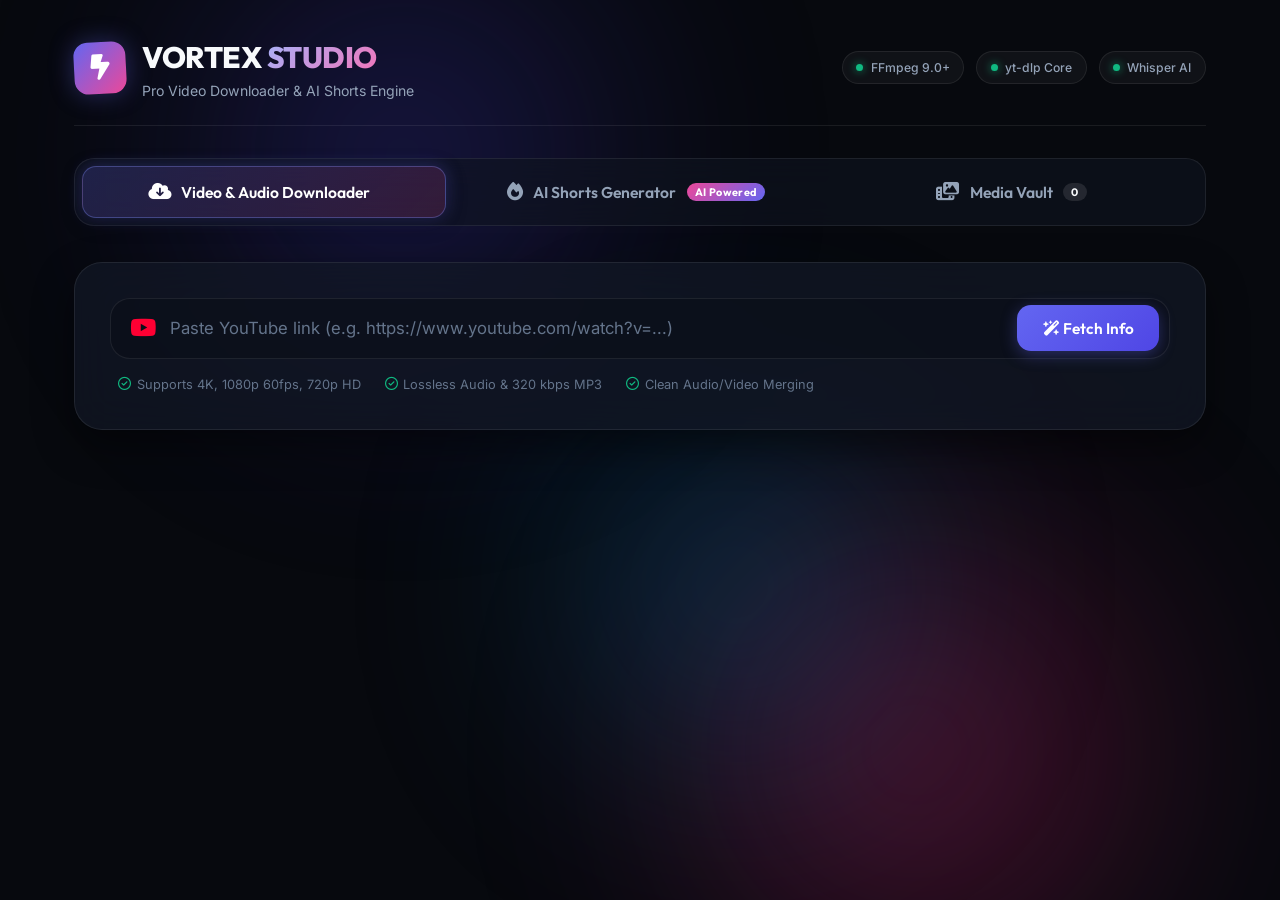
==== static/index.html @ 273dcb9c "feat: complete video & audio downloader with quality features and AI shorts generator" ====
<!DOCTYPE html>
<html lang="en">
<head>
  <meta charset="UTF-8">
  <meta name="viewport" content="width=device-width, initial-scale=1.0">
  <title>Vortex Studio | Ultimate Video, Audio & AI Shorts Downloader</title>
  <meta name="description" content="High-speed YouTube video downloader with custom quality resolutions, audio extraction, and AI-powered viral Shorts generator with animated subtitles.">
  <link rel="preconnect" href="https://fonts.googleapis.com">
  <link rel="preconnect" href="https://fonts.gstatic.com" crossorigin>
  <link href="https://fonts.googleapis.com/css2?family=Inter:wght@300;400;500;600;700&family=Outfit:wght@400;500;600;700;800;900&family=JetBrains+Mono:wght@400;500;600&display=swap" rel="stylesheet">
  <link rel="stylesheet" href="https://cdnjs.cloudflare.com/ajax/libs/font-awesome/6.5.1/css/all.min.css">
  <link rel="stylesheet" href="style.css">
</head>
<body>
  <!-- Ambient Glow Backgrounds -->
  <div class="ambient-glow glow-1"></div>
  <div class="ambient-glow glow-2"></div>
  <div class="ambient-glow glow-3"></div>

  <div class="app-container">
    <!-- Header -->
    <header class="app-header">
      <div class="brand-section">
        <div class="brand-logo">
          <i class="fa-solid fa-bolt-lightning"></i>
        </div>
        <div class="brand-text">
          <h1>VORTEX <span>STUDIO</span></h1>
          <p>Pro Video Downloader & AI Shorts Engine</p>
        </div>
      </div>

      <!-- System Status Pills -->
      <div class="system-status">
        <div class="status-pill"><span class="dot active"></span> FFmpeg 9.0+</div>
        <div class="status-pill"><span class="dot active"></span> yt-dlp Core</div>
        <div class="status-pill"><span class="dot active"></span> Whisper AI</div>
      </div>
    </header>

    <!-- Navigation Tabs -->
    <nav class="tabs-nav" role="tablist">
      <button class="tab-btn active" id="tab-btn-downloader" data-tab="tab-downloader">
        <i class="fa-solid fa-cloud-arrow-down"></i>
        <span>Video & Audio Downloader</span>
        <div class="active-indicator"></div>
      </button>
      <button class="tab-btn" id="tab-btn-shorts" data-tab="tab-shorts">
        <i class="fa-solid fa-fire"></i>
        <span>AI Shorts Generator</span>
        <span class="badge-pill">AI Powered</span>
        <div class="active-indicator"></div>
      </button>
      <button class="tab-btn" id="tab-btn-library" data-tab="tab-library">
        <i class="fa-solid fa-photo-film"></i>
        <span>Media Vault</span>
        <span class="badge-pill count-badge" id="vault-count">0</span>
        <div class="active-indicator"></div>
      </button>
    </nav>

    <!-- TAB 1: VIDEO & AUDIO DOWNLOADER -->
    <main class="tab-content active" id="tab-downloader">
      <!-- Search & Input Card -->
      <section class="glass-card search-card">
        <div class="input-group">
          <span class="input-icon"><i class="fa-brands fa-youtube"></i></span>
          <input type="text" id="video-url-input" placeholder="Paste YouTube link (e.g. https://www.youtube.com/watch?v=...)" autocomplete="off">
          <button class="btn-clear" id="btn-clear-url" title="Clear input"><i class="fa-solid fa-xmark"></i></button>
          <button class="btn-primary" id="btn-inspect-url">
            <span class="btn-text"><i class="fa-solid fa-wand-magic-sparkles"></i> Fetch Info</span>
            <div class="btn-spinner" id="inspect-spinner"></div>
          </button>
        </div>
        <div class="input-hints">
          <span><i class="fa-regular fa-circle-check"></i> Supports 4K, 1080p 60fps, 720p HD</span>
          <span><i class="fa-regular fa-circle-check"></i> Lossless Audio & 320 kbps MP3</span>
          <span><i class="fa-regular fa-circle-check"></i> Clean Audio/Video Merging</span>
        </div>
      </section>

      <!-- Video Details & Quality Selection Card -->
      <section class="glass-card details-card hidden" id="video-details-card">
        <div class="video-preview-header">
          <div class="thumbnail-wrapper">
            <img id="meta-thumb" src="" alt="Thumbnail">
            <span class="duration-badge" id="meta-duration">00:00</span>
          </div>
          <div class="meta-content">
            <h2 id="meta-title">Video Title</h2>
            <div class="meta-tags">
              <span class="meta-pill"><i class="fa-solid fa-user-circle"></i> <span id="meta-uploader">Channel</span></span>
              <span class="meta-pill"><i class="fa-solid fa-eye"></i> <span id="meta-views">0 views</span></span>
            </div>
            <p id="meta-desc" class="meta-description">Description text...</p>
          </div>
        </div>

        <!-- Mode Toggle Switcher -->
        <div class="mode-switcher-container">
          <div class="mode-toggle">
            <button class="mode-btn active" id="mode-video-btn" data-mode="video">
              <i class="fa-solid fa-video"></i> Video Download (With Quality Options)
            </button>
            <button class="mode-btn" id="mode-audio-btn" data-mode="audio">
              <i class="fa-solid fa-music"></i> Audio Only (Lossless / MP3)
            </button>
          </div>
        </div>

        <!-- VIDEO OPTIONS SECTION -->
        <div class="options-panel" id="video-options-panel">
          <div class="panel-section-title">
            <i class="fa-solid fa-sliders"></i> Select Video Quality & Format
          </div>
          <div class="resolutions-grid" id="resolutions-container">
            <!-- Dynamic resolution chips loaded here -->
          </div>

          <div class="format-select-row">
            <label class="control-label"><i class="fa-solid fa-file-video"></i> Container Format:</label>
            <div class="chip-group" id="video-formats">
              <button class="chip active" data-val="mp4">MP4 (Recommended)</button>
              <button class="chip" data-val="mkv">MKV (High Compatibility)</button>
              <button class="chip" data-val="webm">WebM</button>
            </div>
          </div>
        </div>

        <!-- AUDIO OPTIONS SECTION -->
        <div class="options-panel hidden" id="audio-options-panel">
          <div class="panel-section-title">
            <i class="fa-solid fa-headphones-simple"></i> Select Audio Format & Bitrate
          </div>
          <div class="audio-formats-grid">
            <div class="format-select-row">
              <label class="control-label"><i class="fa-solid fa-compact-disc"></i> Audio Format:</label>
              <div class="chip-group" id="audio-formats">
                <button class="chip active" data-val="mp3">MP3</button>
                <button class="chip" data-val="m4a">M4A (Apple AAC)</button>
                <button class="chip" data-val="wav">WAV (Studio Master)</button>
                <button class="chip" data-val="flac">FLAC (Audiophile Lossless)</button>
                <button class="chip" data-val="opus">OPUS (Modern Efficient)</button>
              </div>
            </div>

            <div class="format-select-row" id="audio-bitrate-row">
              <label class="control-label"><i class="fa-solid fa-wave-square"></i> Audio Quality / Bitrate:</label>
              <div class="chip-group" id="audio-bitrates">
                <button class="chip active" data-val="320k">320 kbps (High Quality)</button>
                <button class="chip" data-val="256k">256 kbps (Premium)</button>
                <button class="chip" data-val="192k">192 kbps (Standard)</button>
                <button class="chip" data-val="128k">128 kbps (Lightweight)</button>
              </div>
            </div>
          </div>
        </div>

        <!-- Action Button -->
        <div class="action-footer">
          <button class="btn-download-action" id="btn-start-download">
            <i class="fa-solid fa-cloud-arrow-down"></i>
            <span id="btn-download-label">Download 1080p Video</span>
          </button>
        </div>

        <!-- Download Progress Container -->
        <div class="progress-container hidden" id="download-progress-container">
          <div class="progress-header">
            <div class="progress-status-badge" id="dl-status-badge">
              <span class="pulse-ring"></span>
              <span id="dl-status-text">Downloading...</span>
            </div>
            <div class="progress-metrics">
              <span id="dl-speed">- MB/s</span>
              <span class="sep">•</span>
              <span id="dl-eta">ETA: -</span>
              <span class="sep">•</span>
              <span id="dl-size">0 / 0 MB</span>
            </div>
          </div>
          <div class="progress-track">
            <div class="progress-fill" id="dl-progress-bar" style="width: 0%;">
              <div class="progress-shimmer"></div>
            </div>
          </div>
        </div>

        <!-- Completion & Playback Box -->
        <div class="completion-card hidden" id="download-complete-card">
          <div class="completion-banner">
            <i class="fa-solid fa-circle-check"></i>
            <div>
              <h3>Download Ready!</h3>
              <p id="dl-result-title">Title</p>
            </div>
          </div>
          <div class="player-wrapper" id="dl-player-container">
            <!-- Dynamic video/audio player inserted here -->
          </div>
          <div class="completion-actions">
            <a href="#" class="btn-primary" id="btn-save-file" download>
              <i class="fa-solid fa-download"></i> Save File To Disk
            </a>
            <button class="btn-secondary" id="btn-download-another">
              <i class="fa-solid fa-arrow-rotate-left"></i> Download Another
            </button>
          </div>
        </div>
      </section>
    </main>

    <!-- TAB 2: AI SHORTS GENERATOR -->
    <main class="tab-content" id="tab-shorts">
      <section class="glass-card shorts-config-card">
        <div class="section-badge"><i class="fa-solid fa-wand-magic-sparkles"></i> AI Viral Shorts Creator</div>
        <h2>Turn Long YouTube Videos into <span>Viral 9:16 Shorts</span></h2>
        <p class="subtitle">Whisper transcript extraction + AI viral hook detection + vertical video cropping + animated subtitles + hashtags generation.</p>

        <div class="shorts-input-form">
          <div class="input-group">
            <span class="input-icon"><i class="fa-brands fa-youtube"></i></span>
            <input type="text" id="shorts-url-input" placeholder="Paste YouTube Video URL (e.g. podcast, lecture, documentary, commentary)">
          </div>

          <div class="shorts-params-grid">
            <div class="param-box">
              <label><i class="fa-solid fa-layer-group"></i> Number of Viral Clips:</label>
              <div class="chip-group" id="shorts-num-clips">
                <button class="chip" data-val="1">1 Short</button>
                <button class="chip" data-val="2">2 Shorts</button>
                <button class="chip active" data-val="3">3 Shorts</button>
                <button class="chip" data-val="5">5 Shorts</button>
              </div>
            </div>

            <div class="param-box">
              <label><i class="fa-solid fa-closed-captioning"></i> Caption Style:</label>
              <div class="chip-group" id="shorts-caption-style">
                <button class="chip active" data-val="neon_yellow">
                  <span class="color-dot yellow"></span> Neon Yellow
                </button>
                <button class="chip" data-val="cyber_cyan">
                  <span class="color-dot cyan"></span> Cyber Cyan
                </button>
                <button class="chip" data-val="classic_white">
                  <span class="color-dot white"></span> Crisp White
                </button>
              </div>
            </div>
          </div>

          <div class="action-footer">
            <button class="btn-primary btn-large" id="btn-generate-shorts">
              <i class="fa-solid fa-fire"></i>
              <span>Generate AI Shorts Pack</span>
            </button>
          </div>
        </div>

        <!-- Step-by-Step AI Pipeline Tracker -->
        <div class="pipeline-tracker-card hidden" id="shorts-pipeline-card">
          <div class="pipeline-header">
            <h3><i class="fa-solid fa-microchip"></i> AI Processing Engine</h3>
            <span class="pipeline-pct" id="shorts-percent-text">0%</span>
          </div>

          <div class="pipeline-steps">
            <div class="step-item" id="step-1">
              <div class="step-icon"><i class="fa-solid fa-download"></i></div>
              <div class="step-info">
                <h4>1. Ingestion</h4>
                <p>Download video source</p>
              </div>
              <div class="step-indicator"></div>
            </div>
            <div class="step-item" id="step-2">
              <div class="step-icon"><i class="fa-solid fa-microphone-lines"></i></div>
              <div class="step-info">
                <h4>2. Speech AI</h4>
                <p>Whisper transcription</p>
              </div>
              <div class="step-indicator"></div>
            </div>
            <div class="step-item" id="step-3">
              <div class="step-icon"><i class="fa-solid fa-brain"></i></div>
              <div class="step-info">
                <h4>3. Viral Analysis</h4>
                <p>Hook & moment scoring</p>
              </div>
              <div class="step-indicator"></div>
            </div>
            <div class="step-item" id="step-4">
              <div class="step-icon"><i class="fa-solid fa-crop-simple"></i></div>
              <div class="step-info">
                <h4>4. Video Studio</h4>
                <p>9:16 vertical + captions</p>
              </div>
              <div class="step-indicator"></div>
            </div>
            <div class="step-item" id="step-5">
              <div class="step-icon"><i class="fa-solid fa-tags"></i></div>
              <div class="step-info">
                <h4>5. SEO & Copy</h4>
                <p>Viral titles & hashtags</p>
              </div>
              <div class="step-indicator"></div>
            </div>
            <div class="step-item" id="step-6">
              <div class="step-icon"><i class="fa-solid fa-file-zipper"></i></div>
              <div class="step-info">
                <h4>6. Package</h4>
                <p>ZIP export & packaging</p>
              </div>
              <div class="step-indicator"></div>
            </div>
          </div>

          <div class="pipeline-current-status">
            <span class="spinner-ring"></span>
            <span id="shorts-current-msg">Initializing pipeline...</span>
          </div>
        </div>

        <!-- Generated Shorts Showcase -->
        <div class="shorts-showcase hidden" id="shorts-showcase-card">
          <div class="showcase-header">
            <div>
              <span class="badge-success"><i class="fa-solid fa-check-circle"></i> Complete</span>
              <h2 id="showcase-title">Viral Title</h2>
            </div>
            <a href="#" class="btn-primary" id="btn-download-zip" download>
              <i class="fa-solid fa-file-zipper"></i> Download All (.ZIP)
            </a>
          </div>

          <div class="hashtags-box">
            <span class="tag-label"><i class="fa-solid fa-hashtag"></i> Generated Hashtags:</span>
            <span class="hashtags-text" id="showcase-hashtags">#shorts #viral</span>
            <button class="btn-copy" id="btn-copy-hashtags" title="Copy hashtags">
              <i class="fa-regular fa-copy"></i> Copy
            </button>
          </div>

          <div class="shorts-grid" id="shorts-clips-grid">
            <!-- Dynamic vertical short video cards -->
          </div>
        </div>
      </section>
    </main>

    <!-- TAB 3: MEDIA VAULT & LIBRARY -->
    <main class="tab-content" id="tab-library">
      <section class="glass-card library-card">
        <div class="library-header">
          <div>
            <h2><i class="fa-solid fa-box-archive"></i> Media Vault</h2>
            <p class="subtitle">Access all your downloaded full videos, audio tracks, and AI Shorts packages.</p>
          </div>
          <button class="btn-secondary" id="btn-refresh-vault">
            <i class="fa-solid fa-arrows-rotate"></i> Refresh
          </button>
        </div>

        <div class="vault-sections">
          <div class="vault-block">
            <h3><i class="fa-solid fa-video"></i> Downloaded Media Files</h3>
            <div class="files-list" id="vault-downloads-list">
              <div class="empty-state">No downloads yet. Download some videos or audio to see them here!</div>
            </div>
          </div>

          <div class="vault-block">
            <h3><i class="fa-solid fa-fire"></i> Generated AI Shorts Collections</h3>
            <div class="shorts-packs-list" id="vault-shorts-list">
              <div class="empty-state">No shorts generated yet. Head over to the AI Shorts Generator tab!</div>
            </div>
          </div>
        </div>
      </section>
    </main>
  </div>

  <!-- Notification Toast -->
  <div class="toast hidden" id="app-toast">
    <i class="toast-icon fa-solid fa-info-circle"></i>
    <span class="toast-message" id="toast-text">Notification</span>
  </div>

  <script src="app.js"></script>
</body>
</html>
---- static/style.css ----
/* ==========================================================================
   VORTEX STUDIO - DESIGN SYSTEM & LUXURY AESTHETICS
   ========================================================================== */

:root {
  --bg-main: #07090e;
  --bg-card: rgba(18, 24, 38, 0.72);
  --bg-card-hover: rgba(26, 34, 54, 0.82);
  --bg-glass-input: rgba(12, 16, 26, 0.65);
  --border-glass: rgba(255, 255, 255, 0.08);
  --border-glass-bright: rgba(255, 255, 255, 0.18);
  
  --primary: #6366f1;
  --primary-light: #818cf8;
  --primary-glow: rgba(99, 102, 241, 0.35);
  
  --accent-cyan: #06b6d4;
  --accent-cyan-glow: rgba(6, 182, 212, 0.35);
  
  --accent-pink: #ec4899;
  --accent-pink-glow: rgba(236, 72, 153, 0.35);
  
  --accent-emerald: #10b981;
  --accent-amber: #f59e0b;
  
  --text-main: #f8fafc;
  --text-muted: #94a3b8;
  --text-dim: #64748b;
  
  --radius-sm: 8px;
  --radius-md: 14px;
  --radius-lg: 20px;
  --radius-xl: 28px;
  
  --transition-fast: 0.18s ease;
  --transition-normal: 0.3s cubic-bezier(0.16, 1, 0.3, 1);
}

* {
  box-sizing: border-box;
  margin: 0;
  padding: 0;
}

body {
  font-family: 'Inter', sans-serif;
  background-color: var(--bg-main);
  color: var(--text-main);
  min-height: 100vh;
  overflow-x: hidden;
  position: relative;
  line-height: 1.5;
}

/* -----------------------------------------
   Ambient Background Glows
   ----------------------------------------- */
.ambient-glow {
  position: fixed;
  border-radius: 50%;
  filter: blur(120px);
  pointer-events: none;
  z-index: 0;
  opacity: 0.45;
  animation: floatAmbient 18s ease-in-out infinite alternate;
}

.glow-1 {
  width: 550px;
  height: 550px;
  background: radial-gradient(circle, #4338ca 0%, transparent 70%);
  top: -120px;
  left: 10%;
}

.glow-2 {
  width: 600px;
  height: 600px;
  background: radial-gradient(circle, #db2777 0%, transparent 70%);
  bottom: -150px;
  right: 5%;
  animation-delay: -7s;
}

.glow-3 {
  width: 450px;
  height: 450px;
  background: radial-gradient(circle, #0284c7 0%, transparent 70%);
  top: 40%;
  right: 25%;
  animation-delay: -12s;
}

@keyframes floatAmbient {
  0% { transform: translate(0, 0) scale(1); }
  50% { transform: translate(40px, 30px) scale(1.08); }
  100% { transform: translate(-30px, 50px) scale(0.95); }
}

/* -----------------------------------------
   Container & Layout
   ----------------------------------------- */
.app-container {
  position: relative;
  z-index: 1;
  max-width: 1180px;
  margin: 0 auto;
  padding: 2.2rem 1.5rem 4rem;
}

/* -----------------------------------------
   Header & System Status
   ----------------------------------------- */
.app-header {
  display: flex;
  justify-content: space-between;
  align-items: center;
  margin-bottom: 2rem;
  padding-bottom: 1.5rem;
  border-bottom: 1px solid var(--border-glass);
}

.brand-section {
  display: flex;
  align-items: center;
  gap: 1rem;
}

.brand-logo {
  width: 52px;
  height: 52px;
  background: linear-gradient(135deg, var(--primary), var(--accent-pink));
  border-radius: var(--radius-md);
  display: flex;
  align-items: center;
  justify-content: center;
  font-size: 1.6rem;
  color: #fff;
  box-shadow: 0 0 24px var(--primary-glow);
  transform: rotate(-3deg);
  transition: transform var(--transition-normal);
}

.brand-logo:hover {
  transform: rotate(0deg) scale(1.05);
}

.brand-text h1 {
  font-family: 'Outfit', sans-serif;
  font-size: 1.85rem;
  font-weight: 800;
  letter-spacing: -0.5px;
  display: flex;
  align-items: center;
  gap: 0.35rem;
}

.brand-text h1 span {
  background: linear-gradient(135deg, #a5b4fc, #f472b6);
  -webkit-background-clip: text;
  -webkit-text-fill-color: transparent;
}

.brand-text p {
  font-size: 0.88rem;
  color: var(--text-muted);
}

.system-status {
  display: flex;
  gap: 0.75rem;
}

.status-pill {
  display: inline-flex;
  align-items: center;
  gap: 0.45rem;
  padding: 0.4rem 0.85rem;
  border-radius: 999px;
  background: rgba(255, 255, 255, 0.04);
  border: 1px solid var(--border-glass);
  font-size: 0.76rem;
  font-weight: 500;
  color: var(--text-muted);
}

.dot {
  width: 7px;
  height: 7px;
  border-radius: 50%;
  background-color: var(--text-dim);
}

.dot.active {
  background-color: var(--accent-emerald);
  box-shadow: 0 0 8px rgba(16, 185, 129, 0.8);
}

/* -----------------------------------------
   Tab Navigation
   ----------------------------------------- */
.tabs-nav {
  display: flex;
  gap: 0.85rem;
  margin-bottom: 2.2rem;
  background: rgba(15, 20, 32, 0.6);
  backdrop-filter: blur(16px);
  padding: 0.45rem;
  border-radius: var(--radius-lg);
  border: 1px solid var(--border-glass);
}

.tab-btn {
  flex: 1;
  display: flex;
  align-items: center;
  justify-content: center;
  gap: 0.65rem;
  padding: 0.95rem 1.4rem;
  background: transparent;
  border: none;
  border-radius: var(--radius-md);
  color: var(--text-muted);
  font-family: 'Outfit', sans-serif;
  font-size: 0.98rem;
  font-weight: 600;
  cursor: pointer;
  position: relative;
  transition: all var(--transition-normal);
}

.tab-btn:hover {
  color: var(--text-main);
  background: rgba(255, 255, 255, 0.04);
}

.tab-btn.active {
  color: #fff;
  background: linear-gradient(135deg, rgba(99, 102, 241, 0.22), rgba(236, 72, 153, 0.16));
  border: 1px solid rgba(129, 140, 248, 0.35);
  box-shadow: 0 4px 20px rgba(0, 0, 0, 0.35), 0 0 16px var(--primary-glow);
}

.tab-btn i {
  font-size: 1.15rem;
}

.badge-pill {
  font-size: 0.68rem;
  padding: 0.15rem 0.5rem;
  border-radius: 999px;
  background: linear-gradient(135deg, var(--accent-pink), var(--primary));
  color: #fff;
  font-weight: 700;
  letter-spacing: 0.4px;
}

.count-badge {
  background: rgba(255, 255, 255, 0.1);
  color: var(--text-main);
}

/* -----------------------------------------
   Tab Content Containers
   ----------------------------------------- */
.tab-content {
  display: none;
  animation: fadeIn 0.35s cubic-bezier(0.16, 1, 0.3, 1);
}

.tab-content.active {
  display: block;
}

@keyframes fadeIn {
  from { opacity: 0; transform: translateY(8px); }
  to { opacity: 1; transform: translateY(0); }
}

/* -----------------------------------------
   Glass Cards & Form Elements
   ----------------------------------------- */
.glass-card {
  background: var(--bg-card);
  backdrop-filter: blur(20px);
  -webkit-backdrop-filter: blur(20px);
  border: 1px solid var(--border-glass);
  border-radius: var(--radius-xl);
  padding: 2.2rem;
  box-shadow: 0 16px 40px rgba(0, 0, 0, 0.45);
  margin-bottom: 2rem;
  transition: border-color var(--transition-normal);
}

.glass-card:hover {
  border-color: var(--border-glass-bright);
}

.input-group {
  display: flex;
  align-items: center;
  background: var(--bg-glass-input);
  border: 1.5px solid var(--border-glass);
  border-radius: var(--radius-lg);
  padding: 0.4rem 0.6rem 0.4rem 1.2rem;
  transition: all var(--transition-normal);
}

.input-group:focus-within {
  border-color: var(--primary-light);
  box-shadow: 0 0 24px var(--primary-glow);
}

.input-icon {
  font-size: 1.45rem;
  color: #ff0033;
  margin-right: 0.85rem;
}

.input-group input {
  flex: 1;
  background: transparent;
  border: none;
  outline: none;
  font-size: 1.05rem;
  color: #fff;
  font-family: 'Inter', sans-serif;
}

.input-group input::placeholder {
  color: var(--text-dim);
}

.btn-clear {
  background: transparent;
  border: none;
  color: var(--text-dim);
  font-size: 1rem;
  padding: 0.5rem;
  cursor: pointer;
  border-radius: 50%;
  display: none;
}

.btn-clear.show {
  display: block;
}

.btn-clear:hover {
  color: var(--text-main);
}

.btn-primary {
  display: inline-flex;
  align-items: center;
  justify-content: center;
  gap: 0.6rem;
  background: linear-gradient(135deg, var(--primary), #4f46e5);
  color: #fff;
  border: none;
  border-radius: var(--radius-md);
  padding: 0.85rem 1.6rem;
  font-family: 'Outfit', sans-serif;
  font-size: 0.96rem;
  font-weight: 600;
  cursor: pointer;
  box-shadow: 0 4px 16px var(--primary-glow);
  transition: all var(--transition-normal);
  text-decoration: none;
}

.btn-primary:hover {
  transform: translateY(-2px);
  box-shadow: 0 8px 24px var(--primary-glow);
  background: linear-gradient(135deg, #7073f4, #4338ca);
}

.btn-primary:active {
  transform: translateY(0);
}

.btn-secondary {
  display: inline-flex;
  align-items: center;
  gap: 0.5rem;
  background: rgba(255, 255, 255, 0.06);
  border: 1px solid var(--border-glass);
  color: var(--text-main);
  border-radius: var(--radius-md);
  padding: 0.75rem 1.3rem;
  font-family: 'Outfit', sans-serif;
  font-size: 0.92rem;
  font-weight: 600;
  cursor: pointer;
  transition: all var(--transition-fast);
}

.btn-secondary:hover {
  background: rgba(255, 255, 255, 0.12);
  border-color: var(--border-glass-bright);
}

.btn-spinner {
  display: none;
  width: 18px;
  height: 18px;
  border: 2px solid rgba(255, 255, 255, 0.3);
  border-top-color: #fff;
  border-radius: 50%;
  animation: spin 0.7s linear infinite;
}

.btn-primary.loading .btn-text {
  display: none;
}

.btn-primary.loading .btn-spinner {
  display: block;
}

@keyframes spin {
  to { transform: rotate(360deg); }
}

.input-hints {
  display: flex;
  flex-wrap: wrap;
  gap: 1.5rem;
  margin-top: 1rem;
  padding-left: 0.5rem;
  font-size: 0.8rem;
  color: var(--text-dim);
}

.input-hints span {
  display: flex;
  align-items: center;
  gap: 0.35rem;
}

.input-hints i {
  color: var(--accent-emerald);
}

/* -----------------------------------------
   Video Details & Inspection Card
   ----------------------------------------- */
.video-preview-header {
  display: flex;
  gap: 1.8rem;
  margin-bottom: 2rem;
}

.thumbnail-wrapper {
  position: relative;
  width: 320px;
  min-width: 320px;
  height: 180px;
  border-radius: var(--radius-md);
  overflow: hidden;
  box-shadow: 0 10px 25px rgba(0, 0, 0, 0.5);
  background: #000;
}

.thumbnail-wrapper img {
  width: 100%;
  height: 100%;
  object-fit: cover;
  transition: transform 0.5s ease;
}

.thumbnail-wrapper:hover img {
  transform: scale(1.04);
}

.duration-badge {
  position: absolute;
  bottom: 10px;
  right: 10px;
  background: rgba(0, 0, 0, 0.85);
  backdrop-filter: blur(6px);
  color: #fff;
  font-family: 'JetBrains Mono', monospace;
  font-size: 0.78rem;
  font-weight: 600;
  padding: 0.2rem 0.55rem;
  border-radius: 6px;
  border: 1px solid rgba(255, 255, 255, 0.15);
}

.meta-content {
  flex: 1;
}

.meta-content h2 {
  font-family: 'Outfit', sans-serif;
  font-size: 1.45rem;
  font-weight: 700;
  margin-bottom: 0.75rem;
  line-height: 1.35;
}

.meta-tags {
  display: flex;
  gap: 0.75rem;
  margin-bottom: 0.85rem;
}

.meta-pill {
  display: inline-flex;
  align-items: center;
  gap: 0.4rem;
  padding: 0.25rem 0.7rem;
  border-radius: 8px;
  background: rgba(255, 255, 255, 0.05);
  font-size: 0.8rem;
  color: var(--text-muted);
}

.meta-description {
  font-size: 0.88rem;
  color: var(--text-dim);
  line-height: 1.5;
}

/* -----------------------------------------
   Mode Toggle Switcher (Video vs Audio)
   ----------------------------------------- */
.mode-switcher-container {
  margin-bottom: 2rem;
  padding-bottom: 1.5rem;
  border-bottom: 1px solid var(--border-glass);
}

.mode-toggle {
  display: flex;
  background: rgba(12, 16, 26, 0.8);
  padding: 0.4rem;
  border-radius: var(--radius-lg);
  border: 1px solid var(--border-glass);
}

.mode-btn {
  flex: 1;
  display: flex;
  align-items: center;
  justify-content: center;
  gap: 0.65rem;
  padding: 0.95rem;
  background: transparent;
  border: none;
  border-radius: var(--radius-md);
  color: var(--text-muted);
  font-family: 'Outfit', sans-serif;
  font-size: 1.02rem;
  font-weight: 600;
  cursor: pointer;
  transition: all var(--transition-normal);
}

.mode-btn:hover {
  color: #fff;
}

.mode-btn.active {
  background: linear-gradient(135deg, var(--primary), #4338ca);
  color: #fff;
  box-shadow: 0 4px 18px var(--primary-glow);
}

/* -----------------------------------------
   Options Panels & Quality Chips
   ----------------------------------------- */
.panel-section-title {
  font-family: 'Outfit', sans-serif;
  font-size: 1.1rem;
  font-weight: 700;
  margin-bottom: 1.2rem;
  display: flex;
  align-items: center;
  gap: 0.55rem;
  color: var(--text-main);
}

.resolutions-grid {
  display: grid;
  grid-template-columns: repeat(auto-fill, minmax(210px, 1fr));
  gap: 1rem;
  margin-bottom: 1.8rem;
}

.res-card {
  background: rgba(255, 255, 255, 0.03);
  border: 1.5px solid var(--border-glass);
  border-radius: var(--radius-md);
  padding: 1.1rem;
  cursor: pointer;
  transition: all var(--transition-normal);
  position: relative;
  overflow: hidden;
}

.res-card:hover {
  border-color: rgba(255, 255, 255, 0.25);
  background: rgba(255, 255, 255, 0.06);
  transform: translateY(-2px);
}

.res-card.active {
  border-color: var(--primary);
  background: linear-gradient(135deg, rgba(99, 102, 241, 0.2), rgba(129, 140, 248, 0.08));
  box-shadow: 0 0 20px var(--primary-glow);
}

.res-badge {
  font-family: 'JetBrains Mono', monospace;
  font-size: 0.7rem;
  font-weight: 700;
  padding: 0.2rem 0.5rem;
  border-radius: 6px;
  background: rgba(255, 255, 255, 0.08);
  color: var(--text-muted);
  display: inline-block;
  margin-bottom: 0.5rem;
}

.res-card.active .res-badge {
  background: var(--primary);
  color: #fff;
}

.res-label {
  font-family: 'Outfit', sans-serif;
  font-size: 1.4rem;
  font-weight: 800;
  margin-bottom: 0.25rem;
}

.res-specs {
  display: flex;
  justify-content: space-between;
  font-size: 0.8rem;
  color: var(--text-dim);
}

.format-select-row {
  margin-bottom: 1.5rem;
}

.control-label {
  display: block;
  font-size: 0.88rem;
  font-weight: 600;
  color: var(--text-muted);
  margin-bottom: 0.75rem;
}

.chip-group {
  display: flex;
  flex-wrap: wrap;
  gap: 0.65rem;
}

.chip {
  padding: 0.6rem 1.15rem;
  border-radius: var(--radius-sm);
  background: rgba(255, 255, 255, 0.04);
  border: 1px solid var(--border-glass);
  color: var(--text-muted);
  font-family: 'Inter', sans-serif;
  font-size: 0.88rem;
  font-weight: 500;
  cursor: pointer;
  display: inline-flex;
  align-items: center;
  gap: 0.45rem;
  transition: all var(--transition-fast);
}

.chip:hover {
  border-color: var(--border-glass-bright);
  color: var(--text-main);
}

.chip.active {
  background: linear-gradient(135deg, var(--accent-cyan), #0284c7);
  color: #fff;
  border-color: var(--accent-cyan);
  box-shadow: 0 0 14px var(--accent-cyan-glow);
  font-weight: 600;
}

.color-dot {
  width: 9px;
  height: 9px;
  border-radius: 50%;
}

.color-dot.yellow { background-color: #ffd700; box-shadow: 0 0 6px #ffd700; }
.color-dot.cyan { background-color: #00f2ff; box-shadow: 0 0 6px #00f2ff; }
.color-dot.white { background-color: #ffffff; box-shadow: 0 0 6px #ffffff; }

/* -----------------------------------------
   Action Button & Download Bar
   ----------------------------------------- */
.action-footer {
  margin-top: 2rem;
  display: flex;
  justify-content: flex-end;
}

.btn-download-action {
  width: 100%;
  display: flex;
  align-items: center;
  justify-content: center;
  gap: 0.75rem;
  background: linear-gradient(135deg, var(--primary), var(--accent-pink));
  color: #fff;
  border: none;
  border-radius: var(--radius-md);
  padding: 1.15rem;
  font-family: 'Outfit', sans-serif;
  font-size: 1.15rem;
  font-weight: 700;
  cursor: pointer;
  box-shadow: 0 8px 30px var(--primary-glow);
  transition: all var(--transition-normal);
}

.btn-download-action:hover {
  transform: translateY(-2px);
  box-shadow: 0 12px 36px rgba(236, 72, 153, 0.45);
}

.btn-large {
  font-size: 1.1rem;
  padding: 1rem 2.2rem;
}

/* -----------------------------------------
   Live Progress Bar
   ----------------------------------------- */
.progress-container {
  margin-top: 2rem;
  background: rgba(12, 16, 26, 0.9);
  border: 1px solid var(--border-glass-bright);
  border-radius: var(--radius-lg);
  padding: 1.4rem;
  box-shadow: 0 10px 30px rgba(0, 0, 0, 0.4);
}

.progress-header {
  display: flex;
  justify-content: space-between;
  align-items: center;
  margin-bottom: 0.9rem;
}

.progress-status-badge {
  display: flex;
  align-items: center;
  gap: 0.6rem;
  font-family: 'Outfit', sans-serif;
  font-weight: 600;
  font-size: 0.95rem;
  color: var(--text-main);
}

.pulse-ring {
  width: 10px;
  height: 10px;
  border-radius: 50%;
  background: var(--accent-cyan);
  box-shadow: 0 0 10px var(--accent-cyan);
  animation: pulse 1.2s infinite;
}

@keyframes pulse {
  0% { transform: scale(0.9); opacity: 1; }
  50% { transform: scale(1.3); opacity: 0.5; }
  100% { transform: scale(0.9); opacity: 1; }
}

.progress-metrics {
  font-family: 'JetBrains Mono', monospace;
  font-size: 0.82rem;
  color: var(--text-muted);
  display: flex;
  gap: 0.5rem;
}

.sep {
  color: var(--text-dim);
}

.progress-track {
  width: 100%;
  height: 12px;
  background: rgba(255, 255, 255, 0.08);
  border-radius: 999px;
  overflow: hidden;
  position: relative;
}

.progress-fill {
  height: 100%;
  background: linear-gradient(90deg, var(--primary), var(--accent-cyan), var(--accent-pink));
  border-radius: 999px;
  transition: width 0.3s ease;
  position: relative;
}

.progress-shimmer {
  position: absolute;
  top: 0;
  left: 0;
  right: 0;
  bottom: 0;
  background: linear-gradient(90deg, transparent, rgba(255, 255, 255, 0.4), transparent);
  animation: shimmer 1.5s infinite;
}

@keyframes shimmer {
  0% { transform: translateX(-100%); }
  100% { transform: translateX(100%); }
}

/* -----------------------------------------
   Completion & In-Browser Player Box
   ----------------------------------------- */
.completion-card {
  margin-top: 2rem;
  background: rgba(16, 22, 36, 0.95);
  border: 1.5px solid rgba(16, 185, 129, 0.4);
  border-radius: var(--radius-lg);
  padding: 1.8rem;
  box-shadow: 0 10px 30px rgba(16, 185, 129, 0.15);
}

.completion-banner {
  display: flex;
  align-items: center;
  gap: 1rem;
  margin-bottom: 1.4rem;
}

.completion-banner i {
  font-size: 2.2rem;
  color: var(--accent-emerald);
}

.completion-banner h3 {
  font-family: 'Outfit', sans-serif;
  font-size: 1.3rem;
  font-weight: 700;
}

.completion-banner p {
  color: var(--text-muted);
  font-size: 0.9rem;
}

.player-wrapper {
  margin-bottom: 1.5rem;
  border-radius: var(--radius-md);
  overflow: hidden;
  background: #000;
  border: 1px solid var(--border-glass);
}

.player-wrapper video,
.player-wrapper audio {
  width: 100%;
  display: block;
}

.completion-actions {
  display: flex;
  gap: 1rem;
}

/* -----------------------------------------
   AI Shorts Generator Tab
   ----------------------------------------- */
.section-badge {
  display: inline-flex;
  align-items: center;
  gap: 0.45rem;
  padding: 0.35rem 0.85rem;
  border-radius: 999px;
  background: linear-gradient(135deg, rgba(236, 72, 153, 0.2), rgba(99, 102, 241, 0.2));
  border: 1px solid rgba(236, 72, 153, 0.4);
  color: #f472b6;
  font-family: 'Outfit', sans-serif;
  font-size: 0.82rem;
  font-weight: 700;
  margin-bottom: 1rem;
}

.shorts-config-card h2 {
  font-family: 'Outfit', sans-serif;
  font-size: 2rem;
  font-weight: 800;
  margin-bottom: 0.5rem;
  line-height: 1.25;
}

.shorts-config-card h2 span {
  background: linear-gradient(135deg, var(--accent-pink), #f59e0b);
  -webkit-background-clip: text;
  -webkit-text-fill-color: transparent;
}

.subtitle {
  color: var(--text-muted);
  font-size: 0.95rem;
  margin-bottom: 2rem;
}

.shorts-params-grid {
  display: grid;
  grid-template-columns: 1fr 1fr;
  gap: 1.5rem;
  margin-top: 1.5rem;
}

.param-box {
  background: rgba(255, 255, 255, 0.03);
  border: 1px solid var(--border-glass);
  border-radius: var(--radius-md);
  padding: 1.2rem;
}

.param-box label {
  display: block;
  font-size: 0.88rem;
  font-weight: 600;
  color: var(--text-muted);
  margin-bottom: 0.8rem;
}

/* Pipeline Steps Tracker */
.pipeline-tracker-card {
  margin-top: 2.2rem;
  background: rgba(12, 16, 26, 0.85);
  border: 1px solid var(--border-glass-bright);
  border-radius: var(--radius-xl);
  padding: 1.8rem;
}

.pipeline-header {
  display: flex;
  justify-content: space-between;
  align-items: center;
  margin-bottom: 1.5rem;
}

.pipeline-header h3 {
  font-family: 'Outfit', sans-serif;
  font-size: 1.2rem;
  font-weight: 700;
  display: flex;
  align-items: center;
  gap: 0.5rem;
}

.pipeline-pct {
  font-family: 'JetBrains Mono', monospace;
  font-size: 1.2rem;
  font-weight: 700;
  color: var(--accent-pink);
}

.pipeline-steps {
  display: grid;
  grid-template-columns: repeat(6, 1fr);
  gap: 0.8rem;
  margin-bottom: 1.5rem;
}

.step-item {
  background: rgba(255, 255, 255, 0.03);
  border: 1px solid var(--border-glass);
  border-radius: var(--radius-md);
  padding: 0.9rem;
  text-align: center;
  position: relative;
  transition: all var(--transition-normal);
}

.step-item.active {
  border-color: var(--accent-pink);
  background: rgba(236, 72, 153, 0.12);
  box-shadow: 0 0 16px var(--accent-pink-glow);
}

.step-item.completed {
  border-color: var(--accent-emerald);
  background: rgba(16, 185, 129, 0.1);
}

.step-icon {
  font-size: 1.3rem;
  margin-bottom: 0.45rem;
  color: var(--text-dim);
}

.step-item.active .step-icon {
  color: var(--accent-pink);
}

.step-item.completed .step-icon {
  color: var(--accent-emerald);
}

.step-info h4 {
  font-family: 'Outfit', sans-serif;
  font-size: 0.82rem;
  font-weight: 700;
  margin-bottom: 0.2rem;
}

.step-info p {
  font-size: 0.7rem;
  color: var(--text-dim);
}

.pipeline-current-status {
  display: flex;
  align-items: center;
  gap: 0.8rem;
  padding: 0.85rem 1.2rem;
  border-radius: var(--radius-md);
  background: rgba(255, 255, 255, 0.04);
  font-size: 0.9rem;
  color: var(--text-main);
}

.spinner-ring {
  width: 16px;
  height: 16px;
  border: 2px solid rgba(255, 255, 255, 0.2);
  border-top-color: var(--accent-pink);
  border-radius: 50%;
  animation: spin 0.8s linear infinite;
}

/* -----------------------------------------
   Shorts Showcase Grid
   ----------------------------------------- */
.shorts-showcase {
  margin-top: 2.5rem;
}

.showcase-header {
  display: flex;
  justify-content: space-between;
  align-items: center;
  margin-bottom: 1.2rem;
}

.badge-success {
  display: inline-flex;
  align-items: center;
  gap: 0.35rem;
  font-size: 0.78rem;
  font-weight: 700;
  color: var(--accent-emerald);
  background: rgba(16, 185, 129, 0.15);
  padding: 0.2rem 0.6rem;
  border-radius: 999px;
  margin-bottom: 0.4rem;
}

.hashtags-box {
  background: rgba(255, 255, 255, 0.03);
  border: 1px solid var(--border-glass);
  border-radius: var(--radius-md);
  padding: 0.9rem 1.2rem;
  display: flex;
  align-items: center;
  gap: 0.8rem;
  margin-bottom: 2rem;
}

.tag-label {
  font-size: 0.82rem;
  font-weight: 600;
  color: var(--text-dim);
}

.hashtags-text {
  flex: 1;
  font-family: 'JetBrains Mono', monospace;
  font-size: 0.86rem;
  color: var(--accent-cyan);
}

.btn-copy {
  background: rgba(255, 255, 255, 0.08);
  border: 1px solid var(--border-glass);
  color: var(--text-main);
  padding: 0.4rem 0.8rem;
  border-radius: 6px;
  font-size: 0.8rem;
  cursor: pointer;
  display: flex;
  align-items: center;
  gap: 0.35rem;
  transition: all var(--transition-fast);
}

.btn-copy:hover {
  background: rgba(255, 255, 255, 0.18);
}

.shorts-grid {
  display: grid;
  grid-template-columns: repeat(auto-fill, minmax(240px, 1fr));
  gap: 1.5rem;
}

.short-card {
  background: rgba(15, 20, 32, 0.85);
  border: 1px solid var(--border-glass);
  border-radius: var(--radius-lg);
  overflow: hidden;
  box-shadow: 0 12px 30px rgba(0, 0, 0, 0.5);
  transition: all var(--transition-normal);
  display: flex;
  flex-direction: column;
}

.short-card:hover {
  transform: translateY(-5px);
  border-color: rgba(236, 72, 153, 0.4);
  box-shadow: 0 18px 40px rgba(236, 72, 153, 0.2);
}

.short-video-wrapper {
  position: relative;
  width: 100%;
  aspect-ratio: 9 / 16;
  background: #000;
}

.short-video-wrapper video {
  width: 100%;
  height: 100%;
  object-fit: cover;
}

.short-score-pill {
  position: absolute;
  top: 12px;
  left: 12px;
  background: rgba(0, 0, 0, 0.8);
  backdrop-filter: blur(8px);
  border: 1px solid rgba(255, 255, 255, 0.2);
  color: #ffd700;
  font-family: 'JetBrains Mono', monospace;
  font-size: 0.78rem;
  font-weight: 700;
  padding: 0.25rem 0.55rem;
  border-radius: 6px;
  z-index: 2;
}

.short-info {
  padding: 1rem;
  flex: 1;
  display: flex;
  flex-direction: column;
  justify-content: space-between;
}

.short-title {
  font-family: 'Outfit', sans-serif;
  font-size: 0.95rem;
  font-weight: 700;
  margin-bottom: 0.4rem;
}

.short-meta-row {
  display: flex;
  justify-content: space-between;
  font-size: 0.78rem;
  color: var(--text-dim);
  margin-bottom: 0.8rem;
}

.btn-short-download {
  width: 100%;
  padding: 0.65rem;
  border-radius: var(--radius-sm);
  background: linear-gradient(135deg, var(--primary), var(--accent-pink));
  color: #fff;
  border: none;
  font-family: 'Outfit', sans-serif;
  font-size: 0.88rem;
  font-weight: 600;
  cursor: pointer;
  display: flex;
  align-items: center;
  justify-content: center;
  gap: 0.4rem;
  text-decoration: none;
  transition: all var(--transition-fast);
}

.btn-short-download:hover {
  opacity: 0.92;
  transform: translateY(-1px);
}

/* -----------------------------------------
   Media Vault Tab
   ----------------------------------------- */
.library-header {
  display: flex;
  justify-content: space-between;
  align-items: center;
  margin-bottom: 2rem;
  padding-bottom: 1.2rem;
  border-bottom: 1px solid var(--border-glass);
}

.vault-sections {
  display: grid;
  grid-template-columns: 1fr 1fr;
  gap: 2rem;
}

.vault-block h3 {
  font-family: 'Outfit', sans-serif;
  font-size: 1.15rem;
  font-weight: 700;
  margin-bottom: 1rem;
  display: flex;
  align-items: center;
  gap: 0.5rem;
}

.files-list, .shorts-packs-list {
  display: flex;
  flex-direction: column;
  gap: 0.75rem;
}

.file-row {
  background: rgba(255, 255, 255, 0.03);
  border: 1px solid var(--border-glass);
  border-radius: var(--radius-md);
  padding: 0.85rem 1.1rem;
  display: flex;
  align-items: center;
  justify-content: space-between;
  transition: all var(--transition-fast);
}

.file-row:hover {
  background: rgba(255, 255, 255, 0.06);
  border-color: var(--border-glass-bright);
}

.file-info {
  display: flex;
  align-items: center;
  gap: 0.75rem;
  overflow: hidden;
}

.file-icon {
  font-size: 1.3rem;
  color: var(--accent-cyan);
}

.file-name {
  font-size: 0.88rem;
  font-weight: 500;
  white-space: nowrap;
  overflow: hidden;
  text-overflow: ellipsis;
  max-width: 250px;
}

.file-size {
  font-size: 0.75rem;
  color: var(--text-dim);
}

.file-actions {
  display: flex;
  gap: 0.5rem;
}

.btn-icon {
  background: rgba(255, 255, 255, 0.08);
  border: none;
  color: var(--text-main);
  width: 32px;
  height: 32px;
  border-radius: 6px;
  cursor: pointer;
  display: flex;
  align-items: center;
  justify-content: center;
  transition: all var(--transition-fast);
  text-decoration: none;
}

.btn-icon:hover {
  background: var(--primary);
  color: #fff;
}

.empty-state {
  padding: 2.5rem;
  text-align: center;
  color: var(--text-dim);
  font-size: 0.88rem;
  background: rgba(255, 255, 255, 0.02);
  border-radius: var(--radius-md);
  border: 1px dashed var(--border-glass);
}

/* -----------------------------------------
   Toast Notifications
   ----------------------------------------- */
.toast {
  position: fixed;
  bottom: 24px;
  right: 24px;
  background: rgba(20, 26, 42, 0.95);
  backdrop-filter: blur(12px);
  border: 1px solid var(--border-glass-bright);
  padding: 0.9rem 1.4rem;
  border-radius: var(--radius-md);
  display: flex;
  align-items: center;
  gap: 0.75rem;
  box-shadow: 0 12px 32px rgba(0, 0, 0, 0.6);
  z-index: 9999;
  transform: translateY(0);
  transition: all 0.3s ease;
}

.toast.hidden {
  transform: translateY(40px);
  opacity: 0;
  pointer-events: none;
}

.toast-icon {
  color: var(--accent-cyan);
  font-size: 1.15rem;
}

.hidden {
  display: none !important;
}

/* -----------------------------------------
   Responsive Layout
   ----------------------------------------- */
@media (max-width: 900px) {
  .video-preview-header {
    flex-direction: column;
  }
  .thumbnail-wrapper {
    width: 100%;
    min-width: 100%;
    height: 220px;
  }
  .shorts-params-grid {
    grid-template-columns: 1fr;
  }
  .pipeline-steps {
    grid-template-columns: repeat(3, 1fr);
  }
  .vault-sections {
    grid-template-columns: 1fr;
  }
}
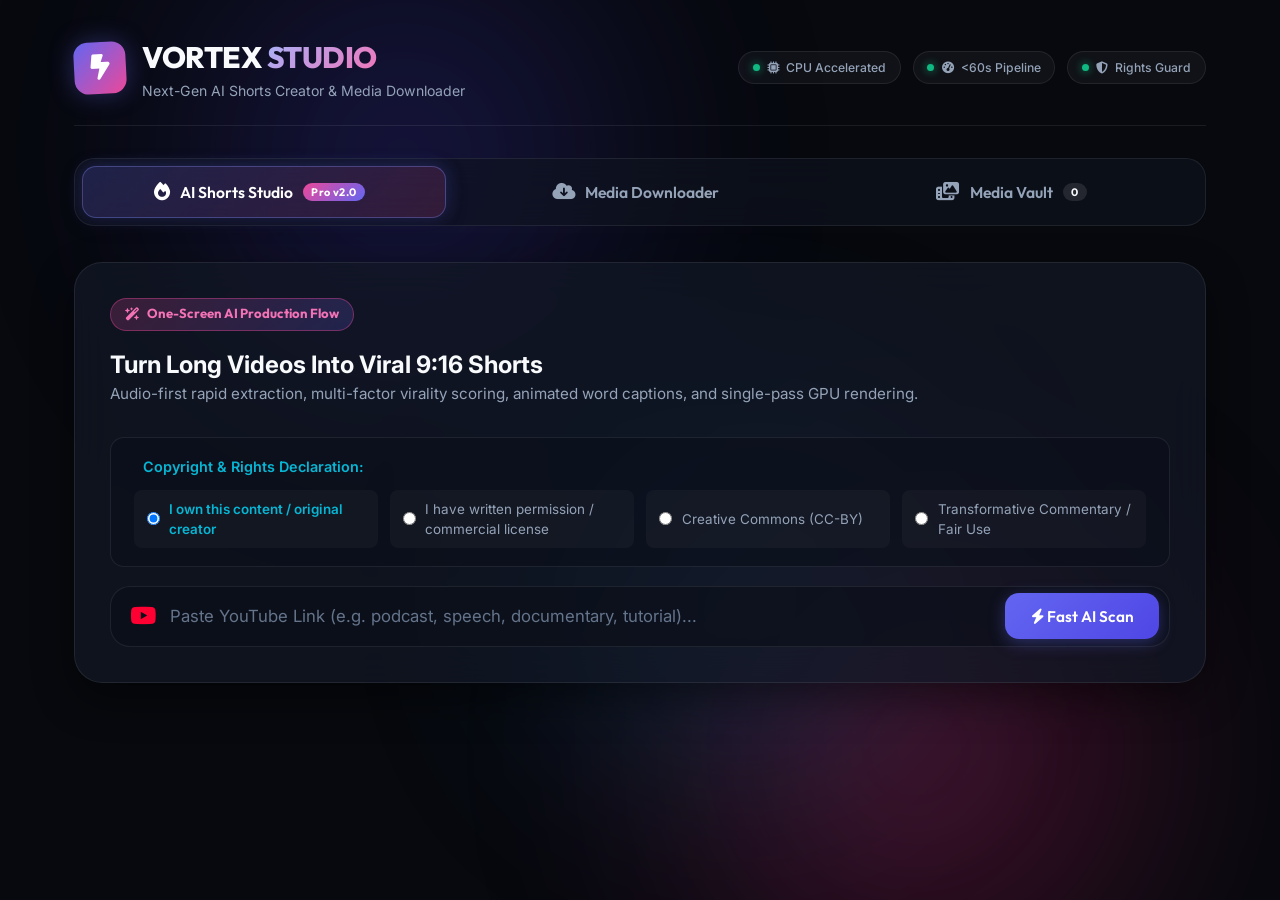
==== commit 809fc6b5: "feat: upgrade to production AI Shorts Studio across 7 pillars (speed, clip scoring, ASS karaoke, rig" ====
--- a/static/index.html
+++ b/static/index.html
@@ -3,8 +3,8 @@
 <head>
   <meta charset="UTF-8">
   <meta name="viewport" content="width=device-width, initial-scale=1.0">
-  <title>Vortex Studio | Ultimate Video, Audio & AI Shorts Downloader</title>
-  <meta name="description" content="High-speed YouTube video downloader with custom quality resolutions, audio extraction, and AI-powered viral Shorts generator with animated subtitles.">
+  <title>Vortex Studio | Pro AI Shorts Creator & High-Speed Downloader</title>
+  <meta name="description" content="Turn YouTube videos into viral 9:16 YouTube Shorts in under 60 seconds with hardware-accelerated rendering, animated captions, and AI hook scoring.">
   <link rel="preconnect" href="https://fonts.googleapis.com">
   <link rel="preconnect" href="https://fonts.gstatic.com" crossorigin>
   <link href="https://fonts.googleapis.com/css2?family=Inter:wght@300;400;500;600;700&family=Outfit:wght@400;500;600;700;800;900&family=JetBrains+Mono:wght@400;500;600&display=swap" rel="stylesheet">
@@ -26,29 +26,29 @@
         </div>
         <div class="brand-text">
           <h1>VORTEX <span>STUDIO</span></h1>
-          <p>Pro Video Downloader & AI Shorts Engine</p>
+          <p>Next-Gen AI Shorts Creator & Media Downloader</p>
         </div>
       </div>
 
-      <!-- System Status Pills -->
-      <div class="system-status">
-        <div class="status-pill"><span class="dot active"></span> FFmpeg 9.0+</div>
-        <div class="status-pill"><span class="dot active"></span> yt-dlp Core</div>
-        <div class="status-pill"><span class="dot active"></span> Whisper AI</div>
+      <!-- System Status & Hardware Acceleration -->
+      <div class="system-status" id="system-status-pills">
+        <div class="status-pill" id="hw-pill"><span class="dot active"></span> <i class="fa-solid fa-microchip"></i> <span id="hw-name">Hardware Accel Active</span></div>
+        <div class="status-pill"><span class="dot active"></span> <i class="fa-solid fa-gauge-high"></i> <span id="pipeline-target">&lt;60s Pipeline</span></div>
+        <div class="status-pill"><span class="dot active"></span> <i class="fa-solid fa-shield-halved"></i> Rights Guard</div>
       </div>
     </header>
 
     <!-- Navigation Tabs -->
     <nav class="tabs-nav" role="tablist">
-      <button class="tab-btn active" id="tab-btn-downloader" data-tab="tab-downloader">
-        <i class="fa-solid fa-cloud-arrow-down"></i>
-        <span>Video & Audio Downloader</span>
+      <button class="tab-btn active" id="tab-btn-shorts" data-tab="tab-shorts">
+        <i class="fa-solid fa-fire"></i>
+        <span>AI Shorts Studio</span>
+        <span class="badge-pill">Pro v2.0</span>
         <div class="active-indicator"></div>
       </button>
-      <button class="tab-btn" id="tab-btn-shorts" data-tab="tab-shorts">
-        <i class="fa-solid fa-fire"></i>
-        <span>AI Shorts Generator</span>
-        <span class="badge-pill">AI Powered</span>
+      <button class="tab-btn" id="tab-btn-downloader" data-tab="tab-downloader">
+        <i class="fa-solid fa-cloud-arrow-down"></i>
+        <span>Media Downloader</span>
         <div class="active-indicator"></div>
       </button>
       <button class="tab-btn" id="tab-btn-library" data-tab="tab-library">
@@ -59,9 +59,247 @@
       </button>
     </nav>
 
-    <!-- TAB 1: VIDEO & AUDIO DOWNLOADER -->
-    <main class="tab-content active" id="tab-downloader">
-      <!-- Search & Input Card -->
+    <!-- TAB 1: AI SHORTS STUDIO (PRIMARY) -->
+    <main class="tab-content active" id="tab-shorts">
+      <!-- Input & Fast Analysis Section -->
+      <section class="glass-card search-card">
+        <div class="section-badge"><i class="fa-solid fa-wand-magic-sparkles"></i> One-Screen AI Production Flow</div>
+        <h2>Turn Long Videos Into <span>Viral 9:16 Shorts</span></h2>
+        <p class="subtitle">Audio-first rapid extraction, multi-factor virality scoring, animated word captions, and single-pass GPU rendering.</p>
+
+        <!-- Rights & Safety Checklist (Pillar 4) -->
+        <div class="rights-checklist-card">
+          <div class="rights-header">
+            <i class="fa-solid fa-shield-check"></i>
+            <span>Copyright & Rights Declaration:</span>
+          </div>
+          <div class="rights-options">
+            <label class="radio-label">
+              <input type="radio" name="rights-declaration" value="own" checked>
+              <span>I own this content / original creator</span>
+            </label>
+            <label class="radio-label">
+              <input type="radio" name="rights-declaration" value="permission">
+              <span>I have written permission / commercial license</span>
+            </label>
+            <label class="radio-label">
+              <input type="radio" name="rights-declaration" value="creative_commons">
+              <span>Creative Commons (CC-BY)</span>
+            </label>
+            <label class="radio-label">
+              <input type="radio" name="rights-declaration" value="fair_use">
+              <span>Transformative Commentary / Fair Use</span>
+            </label>
+          </div>
+        </div>
+
+        <div class="input-group" style="margin-top: 1.2rem;">
+          <span class="input-icon"><i class="fa-brands fa-youtube"></i></span>
+          <input type="text" id="shorts-url-input" placeholder="Paste YouTube Link (e.g. podcast, speech, documentary, tutorial)..." autocomplete="off">
+          <button class="btn-clear" id="btn-clear-shorts-url" title="Clear input"><i class="fa-solid fa-xmark"></i></button>
+          <button class="btn-primary" id="btn-analyze-video">
+            <span class="btn-text"><i class="fa-solid fa-bolt"></i> Fast AI Scan</span>
+            <div class="btn-spinner" id="analyze-spinner"></div>
+          </button>
+        </div>
+
+        <!-- Live Stopwatch / Stage Timing Profiling (Pillar 1) -->
+        <div class="timings-banner hidden" id="timings-banner">
+          <div class="timings-header">
+            <i class="fa-solid fa-stopwatch"></i> Pipeline Stage Profiling
+          </div>
+          <div class="timings-grid">
+            <div class="timing-chip"><span class="t-lbl">Audio Ingestion:</span> <span class="t-val" id="t-dl">-</span></div>
+            <div class="timing-chip"><span class="t-lbl">Whisper AI:</span> <span class="t-val" id="t-tr">-</span></div>
+            <div class="timing-chip"><span class="t-lbl">Clip Selection:</span> <span class="t-val" id="t-sel">-</span></div>
+            <div class="timing-chip"><span class="t-lbl">GPU Render:</span> <span class="t-val" id="t-rnd">-</span></div>
+            <div class="timing-chip highlight"><span class="t-lbl">Total Pipeline:</span> <span class="t-val" id="t-total">-</span></div>
+          </div>
+        </div>
+      </section>
+
+      <!-- Video Analysis & Rights Advisory -->
+      <section class="glass-card hidden" id="analysis-meta-card">
+        <div class="analysis-meta-header">
+          <img id="analysis-thumb" src="" alt="Thumbnail" class="meta-thumb-img">
+          <div class="meta-info-col">
+            <h3 id="analysis-title">Video Title</h3>
+            <div class="meta-stats-row">
+              <span class="meta-pill"><i class="fa-solid fa-user"></i> <span id="analysis-channel">Channel</span></span>
+              <span class="meta-pill"><i class="fa-solid fa-clock"></i> <span id="analysis-duration">0:00</span></span>
+              <span class="meta-pill" id="rights-badge"><i class="fa-solid fa-shield"></i> License Check</span>
+            </div>
+            <div class="rights-advisory-box" id="rights-advisory-box">
+              <p id="rights-msg">Checking copyright risk...</p>
+            </div>
+          </div>
+        </div>
+      </section>
+
+      <!-- Interactive Clip Selection & Curation (Pillar 2) -->
+      <section class="glass-card hidden" id="clips-curator-card">
+        <div class="curator-header">
+          <div>
+            <h2><i class="fa-solid fa-sparkles"></i> AI Viral Moments (Top Candidates)</h2>
+            <p class="subtitle">Scored for hook strength, emotional peaks, thought completeness, and retention.</p>
+          </div>
+        </div>
+
+        <div class="candidates-grid" id="candidates-grid">
+          <!-- Dynamically populated candidate cards with Virality Scores -->
+        </div>
+
+        <!-- Selected Clip Studio Customizer (Pillar 3) -->
+        <div class="clip-customizer-panel" id="clip-customizer-panel">
+          <div class="panel-section-title">
+            <i class="fa-solid fa-sliders"></i> Customize Short: <span id="selected-clip-label" style="color: var(--primary-light);">Clip #1</span>
+          </div>
+
+          <!-- Timeline Drag-to-Trim -->
+          <div class="trim-controls">
+            <div class="trim-labels">
+              <span>Start: <strong id="lbl-start-time">0:00</strong></span>
+              <span>Duration: <strong id="lbl-duration">45s</strong></span>
+              <span>End: <strong id="lbl-end-time">0:45</strong></span>
+            </div>
+            <div class="trim-sliders-row">
+              <input type="range" id="slider-start" min="0" max="600" step="0.5" value="0">
+              <input type="range" id="slider-end" min="0" max="600" step="0.5" value="45">
+            </div>
+          </div>
+
+          <!-- Subtitle Style Presets -->
+          <div class="style-selector-row">
+            <label class="control-label"><i class="fa-solid fa-closed-captioning"></i> Caption Style Preset (Bottom-Aligned):</label>
+            <div class="style-presets-grid">
+              <button class="style-card active" data-style="mrbeast">
+                <div class="style-preview mrbeast-preview">POPULAR</div>
+                <div class="style-meta">
+                  <strong>MrBeast</strong>
+                  <span>Bold Yellow Pop + Outline</span>
+                </div>
+              </button>
+
+              <button class="style-card" data-style="hormozi">
+                <div class="style-preview hormozi-preview">GROWTH</div>
+                <div class="style-meta">
+                  <strong>Hormozi</strong>
+                  <span>Neon Green + Backing Box</span>
+                </div>
+              </button>
+
+              <button class="style-card" data-style="neon">
+                <div class="style-preview neon-preview">ENERGY</div>
+                <div class="style-meta">
+                  <strong>Neon Red</strong>
+                  <span>Vibrant Glow + High Contrast</span>
+                </div>
+              </button>
+
+              <button class="style-card" data-style="clean">
+                <div class="style-preview clean-preview">MINIMAL</div>
+                <div class="style-meta">
+                  <strong>Minimal Clean</strong>
+                  <span>Crisp White Studio Master</span>
+                </div>
+              </button>
+            </div>
+          </div>
+
+          <!-- Enhancement Toggles -->
+          <div class="enhancements-row">
+            <label class="toggle-control">
+              <input type="checkbox" id="chk-progress-bar" checked>
+              <span class="toggle-slider"></span>
+              <span class="toggle-label"><i class="fa-solid fa-chart-line"></i> Top Progress Bar</span>
+            </label>
+
+            <div class="watermark-input-wrap">
+              <i class="fa-solid fa-stamp"></i>
+              <input type="text" id="input-watermark" placeholder="Branding / Logo Watermark text...">
+            </div>
+          </div>
+
+          <!-- Export Trigger Action -->
+          <div class="action-footer" style="margin-top: 1.5rem;">
+            <button class="btn-primary btn-large" id="btn-render-short">
+              <i class="fa-solid fa-film"></i>
+              <span>Render Single-Pass 9:16 Short (GPU)</span>
+            </button>
+          </div>
+        </div>
+
+        <!-- Real-time Rendering SSE Progress Card -->
+        <div class="render-progress-card hidden" id="render-progress-card">
+          <div class="render-progress-header">
+            <div class="pulse-ring"></div>
+            <span id="render-status-msg">Initiating single-pass hardware rendering...</span>
+            <span class="render-pct" id="render-pct">0%</span>
+          </div>
+          <div class="progress-track">
+            <div class="progress-fill" id="render-progress-fill" style="width: 0%;">
+              <div class="progress-shimmer"></div>
+            </div>
+          </div>
+        </div>
+
+        <!-- Rendered Short Preview & Publishing Hub (Pillar 5) -->
+        <div class="rendered-showcase-card hidden" id="rendered-showcase-card">
+          <div class="showcase-banner">
+            <i class="fa-solid fa-circle-check"></i>
+            <div>
+              <h3>Your 9:16 Short is Ready!</h3>
+              <p>Hardware accelerated render completed in <span id="render-stat-time">4.2s</span> (<span id="render-stat-size">14.5 MB</span>)</p>
+            </div>
+          </div>
+
+          <div class="showcase-content-grid">
+            <!-- 9:16 Portrait Video Player -->
+            <div class="short-player-container">
+              <video id="short-video-player" controls playsinline></video>
+              <div class="player-actions">
+                <a href="#" class="btn-primary" id="btn-download-short" download>
+                  <i class="fa-solid fa-download"></i> Download Video
+                </a>
+              </div>
+            </div>
+
+            <!-- Publishing & Growth Hub -->
+            <div class="publishing-hub">
+              <h4><i class="fa-solid fa-bullhorn"></i> Publishing & SEO Kit</h4>
+              
+              <!-- A/B Title Variants -->
+              <div class="pub-section">
+                <label>A/B Viral Title Variants (Click to Copy):</label>
+                <div class="ab-titles-list" id="ab-titles-list">
+                  <!-- Dynamically populated -->
+                </div>
+              </div>
+
+              <!-- Tags and Description -->
+              <div class="pub-section">
+                <div class="label-with-action">
+                  <label>Optimized Description & Tags:</label>
+                  <button class="btn-copy-small" id="btn-copy-desc"><i class="fa-regular fa-copy"></i> Copy</button>
+                </div>
+                <textarea id="pub-description" readonly rows="5"></textarea>
+              </div>
+
+              <!-- Weekly Schedule Planner -->
+              <div class="pub-section">
+                <label><i class="fa-regular fa-calendar-check"></i> Recommended Shorts Posting Slot:</label>
+                <div class="schedule-pill" id="schedule-slot-pill">
+                  <i class="fa-solid fa-clock"></i> <strong>Peak Window:</strong> Today at 5:30 PM (Evening commute rush)
+                </div>
+              </div>
+            </div>
+          </div>
+        </div>
+      </section>
+    </main>
+
+    <!-- TAB 2: TRADITIONAL DOWNLOADER -->
+    <main class="tab-content" id="tab-downloader">
       <section class="glass-card search-card">
         <div class="input-group">
           <span class="input-icon"><i class="fa-brands fa-youtube"></i></span>
@@ -72,11 +310,6 @@
             <div class="btn-spinner" id="inspect-spinner"></div>
           </button>
         </div>
-        <div class="input-hints">
-          <span><i class="fa-regular fa-circle-check"></i> Supports 4K, 1080p 60fps, 720p HD</span>
-          <span><i class="fa-regular fa-circle-check"></i> Lossless Audio & 320 kbps MP3</span>
-          <span><i class="fa-regular fa-circle-check"></i> Clean Audio/Video Merging</span>
-        </div>
       </section>
 
       <!-- Video Details & Quality Selection Card -->
@@ -96,75 +329,60 @@
           </div>
         </div>
 
-        <!-- Mode Toggle Switcher -->
         <div class="mode-switcher-container">
           <div class="mode-toggle">
             <button class="mode-btn active" id="mode-video-btn" data-mode="video">
-              <i class="fa-solid fa-video"></i> Video Download (With Quality Options)
+              <i class="fa-solid fa-video"></i> Video Download
             </button>
             <button class="mode-btn" id="mode-audio-btn" data-mode="audio">
-              <i class="fa-solid fa-music"></i> Audio Only (Lossless / MP3)
+              <i class="fa-solid fa-music"></i> Audio Only
             </button>
           </div>
         </div>
 
-        <!-- VIDEO OPTIONS SECTION -->
         <div class="options-panel" id="video-options-panel">
-          <div class="panel-section-title">
-            <i class="fa-solid fa-sliders"></i> Select Video Quality & Format
-          </div>
-          <div class="resolutions-grid" id="resolutions-container">
-            <!-- Dynamic resolution chips loaded here -->
-          </div>
-
+          <div class="panel-section-title"><i class="fa-solid fa-sliders"></i> Select Video Quality & Format</div>
+          <div class="resolutions-grid" id="resolutions-container"></div>
           <div class="format-select-row">
             <label class="control-label"><i class="fa-solid fa-file-video"></i> Container Format:</label>
             <div class="chip-group" id="video-formats">
-              <button class="chip active" data-val="mp4">MP4 (Recommended)</button>
-              <button class="chip" data-val="mkv">MKV (High Compatibility)</button>
+              <button class="chip active" data-val="mp4">MP4</button>
+              <button class="chip" data-val="mkv">MKV</button>
               <button class="chip" data-val="webm">WebM</button>
             </div>
           </div>
         </div>
 
-        <!-- AUDIO OPTIONS SECTION -->
         <div class="options-panel hidden" id="audio-options-panel">
-          <div class="panel-section-title">
-            <i class="fa-solid fa-headphones-simple"></i> Select Audio Format & Bitrate
-          </div>
+          <div class="panel-section-title"><i class="fa-solid fa-headphones-simple"></i> Select Audio Format & Bitrate</div>
           <div class="audio-formats-grid">
             <div class="format-select-row">
               <label class="control-label"><i class="fa-solid fa-compact-disc"></i> Audio Format:</label>
               <div class="chip-group" id="audio-formats">
                 <button class="chip active" data-val="mp3">MP3</button>
-                <button class="chip" data-val="m4a">M4A (Apple AAC)</button>
-                <button class="chip" data-val="wav">WAV (Studio Master)</button>
-                <button class="chip" data-val="flac">FLAC (Audiophile Lossless)</button>
-                <button class="chip" data-val="opus">OPUS (Modern Efficient)</button>
-              </div>
-            </div>
-
+                <button class="chip" data-val="m4a">M4A</button>
+                <button class="chip" data-val="wav">WAV</button>
+                <button class="chip" data-val="flac">FLAC</button>
+              </div>
+            </div>
             <div class="format-select-row" id="audio-bitrate-row">
-              <label class="control-label"><i class="fa-solid fa-wave-square"></i> Audio Quality / Bitrate:</label>
+              <label class="control-label"><i class="fa-solid fa-wave-square"></i> Bitrate:</label>
               <div class="chip-group" id="audio-bitrates">
-                <button class="chip active" data-val="320k">320 kbps (High Quality)</button>
-                <button class="chip" data-val="256k">256 kbps (Premium)</button>
-                <button class="chip" data-val="192k">192 kbps (Standard)</button>
-                <button class="chip" data-val="128k">128 kbps (Lightweight)</button>
-              </div>
-            </div>
-          </div>
-        </div>
-
-        <!-- Action Button -->
+                <button class="chip active" data-val="320k">320 kbps</button>
+                <button class="chip" data-val="256k">256 kbps</button>
+                <button class="chip" data-val="192k">192 kbps</button>
+              </div>
+            </div>
+          </div>
+        </div>
+
         <div class="action-footer">
           <button class="btn-download-action" id="btn-start-download">
             <i class="fa-solid fa-cloud-arrow-down"></i>
-            <span id="btn-download-label">Download 1080p Video</span>
+            <span id="btn-download-label">Download Media</span>
           </button>
         </div>
 
-        <!-- Download Progress Container -->
         <div class="progress-container hidden" id="download-progress-container">
           <div class="progress-header">
             <div class="progress-status-badge" id="dl-status-badge">
@@ -174,8 +392,6 @@
             <div class="progress-metrics">
               <span id="dl-speed">- MB/s</span>
               <span class="sep">•</span>
-              <span id="dl-eta">ETA: -</span>
-              <span class="sep">•</span>
               <span id="dl-size">0 / 0 MB</span>
             </div>
           </div>
@@ -185,177 +401,16 @@
             </div>
           </div>
         </div>
-
-        <!-- Completion & Playback Box -->
-        <div class="completion-card hidden" id="download-complete-card">
-          <div class="completion-banner">
-            <i class="fa-solid fa-circle-check"></i>
-            <div>
-              <h3>Download Ready!</h3>
-              <p id="dl-result-title">Title</p>
-            </div>
-          </div>
-          <div class="player-wrapper" id="dl-player-container">
-            <!-- Dynamic video/audio player inserted here -->
-          </div>
-          <div class="completion-actions">
-            <a href="#" class="btn-primary" id="btn-save-file" download>
-              <i class="fa-solid fa-download"></i> Save File To Disk
-            </a>
-            <button class="btn-secondary" id="btn-download-another">
-              <i class="fa-solid fa-arrow-rotate-left"></i> Download Another
-            </button>
-          </div>
-        </div>
       </section>
     </main>
 
-    <!-- TAB 2: AI SHORTS GENERATOR -->
-    <main class="tab-content" id="tab-shorts">
-      <section class="glass-card shorts-config-card">
-        <div class="section-badge"><i class="fa-solid fa-wand-magic-sparkles"></i> AI Viral Shorts Creator</div>
-        <h2>Turn Long YouTube Videos into <span>Viral 9:16 Shorts</span></h2>
-        <p class="subtitle">Whisper transcript extraction + AI viral hook detection + vertical video cropping + animated subtitles + hashtags generation.</p>
-
-        <div class="shorts-input-form">
-          <div class="input-group">
-            <span class="input-icon"><i class="fa-brands fa-youtube"></i></span>
-            <input type="text" id="shorts-url-input" placeholder="Paste YouTube Video URL (e.g. podcast, lecture, documentary, commentary)">
-          </div>
-
-          <div class="shorts-params-grid">
-            <div class="param-box">
-              <label><i class="fa-solid fa-layer-group"></i> Number of Viral Clips:</label>
-              <div class="chip-group" id="shorts-num-clips">
-                <button class="chip" data-val="1">1 Short</button>
-                <button class="chip" data-val="2">2 Shorts</button>
-                <button class="chip active" data-val="3">3 Shorts</button>
-                <button class="chip" data-val="5">5 Shorts</button>
-              </div>
-            </div>
-
-            <div class="param-box">
-              <label><i class="fa-solid fa-closed-captioning"></i> Caption Style:</label>
-              <div class="chip-group" id="shorts-caption-style">
-                <button class="chip active" data-val="neon_yellow">
-                  <span class="color-dot yellow"></span> Neon Yellow
-                </button>
-                <button class="chip" data-val="cyber_cyan">
-                  <span class="color-dot cyan"></span> Cyber Cyan
-                </button>
-                <button class="chip" data-val="classic_white">
-                  <span class="color-dot white"></span> Crisp White
-                </button>
-              </div>
-            </div>
-          </div>
-
-          <div class="action-footer">
-            <button class="btn-primary btn-large" id="btn-generate-shorts">
-              <i class="fa-solid fa-fire"></i>
-              <span>Generate AI Shorts Pack</span>
-            </button>
-          </div>
-        </div>
-
-        <!-- Step-by-Step AI Pipeline Tracker -->
-        <div class="pipeline-tracker-card hidden" id="shorts-pipeline-card">
-          <div class="pipeline-header">
-            <h3><i class="fa-solid fa-microchip"></i> AI Processing Engine</h3>
-            <span class="pipeline-pct" id="shorts-percent-text">0%</span>
-          </div>
-
-          <div class="pipeline-steps">
-            <div class="step-item" id="step-1">
-              <div class="step-icon"><i class="fa-solid fa-download"></i></div>
-              <div class="step-info">
-                <h4>1. Ingestion</h4>
-                <p>Download video source</p>
-              </div>
-              <div class="step-indicator"></div>
-            </div>
-            <div class="step-item" id="step-2">
-              <div class="step-icon"><i class="fa-solid fa-microphone-lines"></i></div>
-              <div class="step-info">
-                <h4>2. Speech AI</h4>
-                <p>Whisper transcription</p>
-              </div>
-              <div class="step-indicator"></div>
-            </div>
-            <div class="step-item" id="step-3">
-              <div class="step-icon"><i class="fa-solid fa-brain"></i></div>
-              <div class="step-info">
-                <h4>3. Viral Analysis</h4>
-                <p>Hook & moment scoring</p>
-              </div>
-              <div class="step-indicator"></div>
-            </div>
-            <div class="step-item" id="step-4">
-              <div class="step-icon"><i class="fa-solid fa-crop-simple"></i></div>
-              <div class="step-info">
-                <h4>4. Video Studio</h4>
-                <p>9:16 vertical + captions</p>
-              </div>
-              <div class="step-indicator"></div>
-            </div>
-            <div class="step-item" id="step-5">
-              <div class="step-icon"><i class="fa-solid fa-tags"></i></div>
-              <div class="step-info">
-                <h4>5. SEO & Copy</h4>
-                <p>Viral titles & hashtags</p>
-              </div>
-              <div class="step-indicator"></div>
-            </div>
-            <div class="step-item" id="step-6">
-              <div class="step-icon"><i class="fa-solid fa-file-zipper"></i></div>
-              <div class="step-info">
-                <h4>6. Package</h4>
-                <p>ZIP export & packaging</p>
-              </div>
-              <div class="step-indicator"></div>
-            </div>
-          </div>
-
-          <div class="pipeline-current-status">
-            <span class="spinner-ring"></span>
-            <span id="shorts-current-msg">Initializing pipeline...</span>
-          </div>
-        </div>
-
-        <!-- Generated Shorts Showcase -->
-        <div class="shorts-showcase hidden" id="shorts-showcase-card">
-          <div class="showcase-header">
-            <div>
-              <span class="badge-success"><i class="fa-solid fa-check-circle"></i> Complete</span>
-              <h2 id="showcase-title">Viral Title</h2>
-            </div>
-            <a href="#" class="btn-primary" id="btn-download-zip" download>
-              <i class="fa-solid fa-file-zipper"></i> Download All (.ZIP)
-            </a>
-          </div>
-
-          <div class="hashtags-box">
-            <span class="tag-label"><i class="fa-solid fa-hashtag"></i> Generated Hashtags:</span>
-            <span class="hashtags-text" id="showcase-hashtags">#shorts #viral</span>
-            <button class="btn-copy" id="btn-copy-hashtags" title="Copy hashtags">
-              <i class="fa-regular fa-copy"></i> Copy
-            </button>
-          </div>
-
-          <div class="shorts-grid" id="shorts-clips-grid">
-            <!-- Dynamic vertical short video cards -->
-          </div>
-        </div>
-      </section>
-    </main>
-
-    <!-- TAB 3: MEDIA VAULT & LIBRARY -->
+    <!-- TAB 3: MEDIA VAULT -->
     <main class="tab-content" id="tab-library">
       <section class="glass-card library-card">
         <div class="library-header">
           <div>
-            <h2><i class="fa-solid fa-box-archive"></i> Media Vault</h2>
-            <p class="subtitle">Access all your downloaded full videos, audio tracks, and AI Shorts packages.</p>
+            <h2><i class="fa-solid fa-box-archive"></i> Media Vault & Render History</h2>
+            <p class="subtitle">Access rendered shorts, audio master files, and video downloads.</p>
           </div>
           <button class="btn-secondary" id="btn-refresh-vault">
             <i class="fa-solid fa-arrows-rotate"></i> Refresh
@@ -364,16 +419,15 @@
 
         <div class="vault-sections">
           <div class="vault-block">
-            <h3><i class="fa-solid fa-video"></i> Downloaded Media Files</h3>
+            <h3><i class="fa-solid fa-fire"></i> Generated 9:16 Shorts</h3>
+            <div class="shorts-packs-list" id="vault-shorts-list">
+              <div class="empty-state">No shorts generated yet. Run a Fast AI Scan in the Shorts Studio tab!</div>
+            </div>
+          </div>
+          <div class="vault-block">
+            <h3><i class="fa-solid fa-video"></i> Full Media Downloads</h3>
             <div class="files-list" id="vault-downloads-list">
-              <div class="empty-state">No downloads yet. Download some videos or audio to see them here!</div>
-            </div>
-          </div>
-
-          <div class="vault-block">
-            <h3><i class="fa-solid fa-fire"></i> Generated AI Shorts Collections</h3>
-            <div class="shorts-packs-list" id="vault-shorts-list">
-              <div class="empty-state">No shorts generated yet. Head over to the AI Shorts Generator tab!</div>
+              <div class="empty-state">No downloads yet.</div>
             </div>
           </div>
         </div>
--- a/static/style.css
+++ b/static/style.css
@@ -1383,3 +1383,653 @@
     grid-template-columns: 1fr;
   }
 }
+
+/* ==========================================================================
+   PRO SHORTS STUDIO ENHANCEMENTS
+   ========================================================================== */
+
+/* Rights Checklist Card */
+.rights-checklist-card {
+  margin-top: 1.25rem;
+  padding: 1.1rem 1.4rem;
+  background: rgba(10, 15, 28, 0.6);
+  border: 1px solid var(--border-glass);
+  border-radius: var(--radius-md);
+}
+
+.rights-header {
+  display: flex;
+  align-items: center;
+  gap: 0.6rem;
+  font-size: 0.9rem;
+  font-weight: 600;
+  color: var(--accent-cyan);
+  margin-bottom: 0.75rem;
+}
+
+.rights-options {
+  display: grid;
+  grid-template-columns: repeat(auto-fit, minmax(220px, 1fr));
+  gap: 0.75rem;
+}
+
+.radio-label {
+  display: flex;
+  align-items: center;
+  gap: 0.6rem;
+  font-size: 0.84rem;
+  color: var(--text-muted);
+  cursor: pointer;
+  padding: 0.5rem 0.75rem;
+  background: rgba(255, 255, 255, 0.03);
+  border: 1px solid transparent;
+  border-radius: var(--radius-sm);
+  transition: var(--transition-fast);
+}
+
+.radio-label:hover {
+  background: rgba(255, 255, 255, 0.06);
+  color: var(--text-main);
+  border-color: var(--border-glass-bright);
+}
+
+.radio-label input[type="radio"]:checked + span {
+  color: var(--accent-cyan);
+  font-weight: 600;
+}
+
+/* Stage Timings Banner */
+.timings-banner {
+  margin-top: 1.5rem;
+  padding: 1.2rem;
+  background: rgba(99, 102, 241, 0.08);
+  border: 1px solid rgba(99, 102, 241, 0.25);
+  border-radius: var(--radius-md);
+  animation: fadeIn 0.4s ease;
+}
+
+.timings-header {
+  font-size: 0.86rem;
+  font-weight: 700;
+  color: var(--primary-light);
+  text-transform: uppercase;
+  letter-spacing: 0.05em;
+  margin-bottom: 0.75rem;
+  display: flex;
+  align-items: center;
+  gap: 0.5rem;
+}
+
+.timings-grid {
+  display: flex;
+  flex-wrap: wrap;
+  gap: 0.65rem;
+}
+
+.timing-chip {
+  background: rgba(15, 23, 42, 0.8);
+  border: 1px solid var(--border-glass);
+  padding: 0.45rem 0.85rem;
+  border-radius: 20px;
+  font-size: 0.82rem;
+  display: flex;
+  align-items: center;
+  gap: 0.4rem;
+}
+
+.timing-chip .t-lbl {
+  color: var(--text-muted);
+}
+
+.timing-chip .t-val {
+  color: var(--accent-cyan);
+  font-weight: 700;
+  font-family: 'JetBrains Mono', monospace;
+}
+
+.timing-chip.highlight {
+  background: linear-gradient(135deg, rgba(99, 102, 241, 0.3), rgba(236, 72, 153, 0.3));
+  border-color: var(--primary-light);
+}
+
+.timing-chip.highlight .t-val {
+  color: #fff;
+}
+
+/* Analysis Meta Card */
+.analysis-meta-header {
+  display: flex;
+  gap: 1.5rem;
+  align-items: center;
+}
+
+.meta-thumb-img {
+  width: 220px;
+  height: 124px;
+  border-radius: var(--radius-md);
+  object-fit: cover;
+  border: 1px solid var(--border-glass-bright);
+}
+
+.meta-info-col {
+  flex: 1;
+}
+
+.meta-info-col h3 {
+  font-size: 1.25rem;
+  font-weight: 700;
+  margin-bottom: 0.5rem;
+}
+
+.meta-stats-row {
+  display: flex;
+  gap: 0.75rem;
+  margin-bottom: 0.75rem;
+}
+
+.rights-advisory-box {
+  background: rgba(16, 185, 129, 0.1);
+  border: 1px solid rgba(16, 185, 129, 0.3);
+  padding: 0.6rem 0.9rem;
+  border-radius: var(--radius-sm);
+  font-size: 0.84rem;
+  color: #34d399;
+}
+
+/* Candidates Grid (Pillar 2) */
+.curator-header {
+  margin-bottom: 1.25rem;
+}
+
+.candidates-grid {
+  display: grid;
+  grid-template-columns: repeat(auto-fit, minmax(280px, 1fr));
+  gap: 1.25rem;
+  margin-bottom: 2rem;
+}
+
+.candidate-card {
+  background: rgba(15, 23, 42, 0.7);
+  border: 1px solid var(--border-glass);
+  border-radius: var(--radius-md);
+  padding: 1.25rem;
+  cursor: pointer;
+  transition: all 0.25s cubic-bezier(0.16, 1, 0.3, 1);
+  display: flex;
+  flex-direction: column;
+  position: relative;
+}
+
+.candidate-card:hover {
+  transform: translateY(-4px);
+  border-color: var(--primary-light);
+  box-shadow: 0 10px 25px rgba(99, 102, 241, 0.15);
+}
+
+.candidate-card.active {
+  border-color: var(--accent-cyan);
+  background: rgba(22, 33, 62, 0.85);
+  box-shadow: 0 0 20px rgba(6, 182, 212, 0.3);
+}
+
+.candidate-top-row {
+  display: flex;
+  justify-content: space-between;
+  align-items: center;
+  margin-bottom: 0.75rem;
+}
+
+.virality-badge {
+  background: linear-gradient(135deg, #f59e0b, #ef4444);
+  color: white;
+  padding: 0.25rem 0.65rem;
+  border-radius: 14px;
+  font-size: 0.78rem;
+  font-weight: 800;
+  letter-spacing: 0.04em;
+  display: flex;
+  align-items: center;
+  gap: 0.35rem;
+}
+
+.clip-duration-tag {
+  font-family: 'JetBrains Mono', monospace;
+  font-size: 0.78rem;
+  color: var(--text-muted);
+}
+
+.candidate-hook {
+  font-size: 0.95rem;
+  font-weight: 600;
+  color: var(--text-main);
+  margin-bottom: 0.6rem;
+  line-height: 1.4;
+}
+
+.candidate-reason {
+  font-size: 0.82rem;
+  color: var(--accent-cyan);
+  margin-bottom: 0.9rem;
+}
+
+.scores-breakdown {
+  display: flex;
+  flex-direction: column;
+  gap: 0.35rem;
+  margin-top: auto;
+  border-top: 1px solid var(--border-glass);
+  padding-top: 0.75rem;
+}
+
+.score-row {
+  display: flex;
+  justify-content: space-between;
+  font-size: 0.75rem;
+  color: var(--text-dim);
+}
+
+.score-bar-bg {
+  width: 100%;
+  height: 4px;
+  background: rgba(255, 255, 255, 0.08);
+  border-radius: 2px;
+  overflow: hidden;
+  margin-top: 2px;
+}
+
+.score-bar-fill {
+  height: 100%;
+  background: linear-gradient(90deg, var(--primary), var(--accent-cyan));
+  border-radius: 2px;
+}
+
+/* Studio Customizer Panel */
+.clip-customizer-panel {
+  background: rgba(12, 17, 30, 0.75);
+  border: 1px solid var(--border-glass-bright);
+  border-radius: var(--radius-lg);
+  padding: 1.6rem;
+  margin-top: 1.5rem;
+}
+
+.trim-controls {
+  margin: 1.25rem 0;
+  background: rgba(0, 0, 0, 0.3);
+  padding: 1rem 1.25rem;
+  border-radius: var(--radius-md);
+  border: 1px solid var(--border-glass);
+}
+
+.trim-labels {
+  display: flex;
+  justify-content: space-between;
+  font-size: 0.85rem;
+  color: var(--text-muted);
+  margin-bottom: 0.5rem;
+}
+
+.trim-labels strong {
+  color: var(--text-main);
+  font-family: 'JetBrains Mono', monospace;
+}
+
+.trim-sliders-row {
+  display: flex;
+  flex-direction: column;
+  gap: 0.5rem;
+}
+
+.trim-sliders-row input[type="range"] {
+  width: 100%;
+  accent-color: var(--primary);
+  cursor: pointer;
+}
+
+/* Style Presets Grid */
+.style-presets-grid {
+  display: grid;
+  grid-template-columns: repeat(auto-fit, minmax(180px, 1fr));
+  gap: 1rem;
+  margin-top: 0.75rem;
+}
+
+.style-card {
+  background: rgba(18, 24, 38, 0.8);
+  border: 1px solid var(--border-glass);
+  border-radius: var(--radius-md);
+  padding: 1rem;
+  cursor: pointer;
+  text-align: left;
+  transition: var(--transition-fast);
+}
+
+.style-card:hover {
+  border-color: var(--primary-light);
+}
+
+.style-card.active {
+  border-color: var(--accent-cyan);
+  background: rgba(30, 41, 68, 0.9);
+  box-shadow: 0 0 15px rgba(6, 182, 212, 0.25);
+}
+
+.style-preview {
+  height: 48px;
+  display: flex;
+  align-items: center;
+  justify-content: center;
+  font-weight: 900;
+  border-radius: var(--radius-sm);
+  margin-bottom: 0.6rem;
+  font-size: 1rem;
+}
+
+.mrbeast-preview {
+  background: #0b0f19;
+  color: #ffe600;
+  text-shadow: -2px -2px 0 #000, 2px -2px 0 #000, -2px 2px 0 #000, 2px 2px 0 #000;
+  letter-spacing: 0.05em;
+}
+
+.hormozi-preview {
+  background: #000;
+  color: #00ff66;
+  font-family: 'Impact', sans-serif;
+  letter-spacing: 0.08em;
+}
+
+.neon-preview {
+  background: #110515;
+  color: #ff3366;
+  text-shadow: 0 0 8px rgba(255, 51, 102, 0.8);
+}
+
+.clean-preview {
+  background: #1e293b;
+  color: #ffffff;
+  border: 1px solid rgba(255, 255, 255, 0.2);
+}
+
+.style-meta strong {
+  display: block;
+  font-size: 0.9rem;
+  color: var(--text-main);
+}
+
+.style-meta span {
+  font-size: 0.75rem;
+  color: var(--text-muted);
+}
+
+/* Enhancements Row */
+.enhancements-row {
+  display: flex;
+  flex-wrap: wrap;
+  gap: 1.5rem;
+  align-items: center;
+  margin-top: 1.25rem;
+  padding-top: 1rem;
+  border-top: 1px solid var(--border-glass);
+}
+
+.toggle-control {
+  display: flex;
+  align-items: center;
+  gap: 0.65rem;
+  cursor: pointer;
+}
+
+.toggle-control input {
+  display: none;
+}
+
+.toggle-slider {
+  width: 44px;
+  height: 24px;
+  background: rgba(255, 255, 255, 0.15);
+  border-radius: 20px;
+  position: relative;
+  transition: var(--transition-fast);
+}
+
+.toggle-slider:before {
+  content: "";
+  position: absolute;
+  width: 18px;
+  height: 18px;
+  border-radius: 50%;
+  background: white;
+  top: 3px;
+  left: 3px;
+  transition: var(--transition-fast);
+}
+
+.toggle-control input:checked + .toggle-slider {
+  background: var(--primary);
+}
+
+.toggle-control input:checked + .toggle-slider:before {
+  transform: translateX(20px);
+}
+
+.toggle-label {
+  font-size: 0.88rem;
+  color: var(--text-main);
+  display: flex;
+  align-items: center;
+  gap: 0.4rem;
+}
+
+.watermark-input-wrap {
+  display: flex;
+  align-items: center;
+  gap: 0.6rem;
+  background: rgba(0, 0, 0, 0.35);
+  border: 1px solid var(--border-glass);
+  padding: 0.45rem 0.9rem;
+  border-radius: var(--radius-sm);
+  flex: 1;
+  min-width: 240px;
+}
+
+.watermark-input-wrap input {
+  background: transparent;
+  border: none;
+  outline: none;
+  color: var(--text-main);
+  font-size: 0.85rem;
+  width: 100%;
+}
+
+/* Render Progress Card */
+.render-progress-card {
+  margin-top: 1.5rem;
+  padding: 1.25rem;
+  background: rgba(99, 102, 241, 0.12);
+  border: 1px solid var(--primary-light);
+  border-radius: var(--radius-md);
+  animation: fadeIn 0.3s ease;
+}
+
+.render-progress-header {
+  display: flex;
+  align-items: center;
+  gap: 0.75rem;
+  font-size: 0.92rem;
+  font-weight: 600;
+  color: var(--text-main);
+  margin-bottom: 0.75rem;
+}
+
+.render-pct {
+  margin-left: auto;
+  font-family: 'JetBrains Mono', monospace;
+  color: var(--accent-cyan);
+}
+
+/* Rendered Showcase Card & 9:16 Video Player */
+.rendered-showcase-card {
+  margin-top: 2rem;
+  background: rgba(15, 23, 42, 0.8);
+  border: 1px solid var(--border-glass-bright);
+  border-radius: var(--radius-lg);
+  padding: 1.75rem;
+}
+
+.showcase-banner {
+  display: flex;
+  align-items: center;
+  gap: 1rem;
+  margin-bottom: 1.5rem;
+  padding-bottom: 1.2rem;
+  border-bottom: 1px solid var(--border-glass);
+}
+
+.showcase-banner i {
+  font-size: 2.2rem;
+  color: var(--accent-emerald);
+}
+
+.showcase-banner h3 {
+  font-size: 1.3rem;
+  font-weight: 700;
+}
+
+.showcase-banner p {
+  font-size: 0.88rem;
+  color: var(--text-muted);
+}
+
+.showcase-content-grid {
+  display: grid;
+  grid-template-columns: 320px 1fr;
+  gap: 2rem;
+}
+
+@media (max-width: 900px) {
+  .showcase-content-grid {
+    grid-template-columns: 1fr;
+  }
+}
+
+.short-player-container {
+  display: flex;
+  flex-direction: column;
+  align-items: center;
+}
+
+.short-player-container video {
+  width: 100%;
+  max-width: 300px;
+  height: 533px; /* 9:16 ratio */
+  border-radius: var(--radius-md);
+  background: black;
+  box-shadow: 0 12px 36px rgba(0, 0, 0, 0.7);
+  object-fit: cover;
+}
+
+.player-actions {
+  margin-top: 1rem;
+  width: 100%;
+  max-width: 300px;
+}
+
+/* Publishing & Growth Hub */
+.publishing-hub {
+  display: flex;
+  flex-direction: column;
+  gap: 1.25rem;
+}
+
+.publishing-hub h4 {
+  font-size: 1.15rem;
+  font-weight: 700;
+  color: var(--text-main);
+  display: flex;
+  align-items: center;
+  gap: 0.6rem;
+}
+
+.pub-section {
+  display: flex;
+  flex-direction: column;
+  gap: 0.5rem;
+}
+
+.pub-section label {
+  font-size: 0.82rem;
+  font-weight: 600;
+  color: var(--text-muted);
+  text-transform: uppercase;
+  letter-spacing: 0.04em;
+}
+
+.ab-titles-list {
+  display: flex;
+  flex-direction: column;
+  gap: 0.5rem;
+}
+
+.ab-title-item {
+  background: rgba(255, 255, 255, 0.04);
+  border: 1px solid var(--border-glass);
+  padding: 0.65rem 0.9rem;
+  border-radius: var(--radius-sm);
+  font-size: 0.88rem;
+  cursor: pointer;
+  display: flex;
+  justify-content: space-between;
+  align-items: center;
+  transition: var(--transition-fast);
+}
+
+.ab-title-item:hover {
+  background: rgba(99, 102, 241, 0.15);
+  border-color: var(--primary-light);
+  color: var(--primary-light);
+}
+
+.label-with-action {
+  display: flex;
+  justify-content: space-between;
+  align-items: center;
+}
+
+.btn-copy-small {
+  background: transparent;
+  border: 1px solid var(--border-glass);
+  color: var(--text-muted);
+  padding: 0.25rem 0.6rem;
+  border-radius: 6px;
+  font-size: 0.75rem;
+  cursor: pointer;
+  transition: var(--transition-fast);
+}
+
+.btn-copy-small:hover {
+  color: var(--accent-cyan);
+  border-color: var(--accent-cyan);
+}
+
+.pub-section textarea {
+  background: rgba(0, 0, 0, 0.35);
+  border: 1px solid var(--border-glass);
+  border-radius: var(--radius-sm);
+  color: var(--text-main);
+  padding: 0.75rem;
+  font-family: inherit;
+  font-size: 0.84rem;
+  resize: vertical;
+}
+
+.schedule-pill {
+  background: rgba(245, 158, 11, 0.12);
+  border: 1px solid rgba(245, 158, 11, 0.3);
+  padding: 0.75rem 1rem;
+  border-radius: var(--radius-md);
+  font-size: 0.88rem;
+  color: #fbbf24;
+  display: flex;
+  align-items: center;
+  gap: 0.6rem;
+}
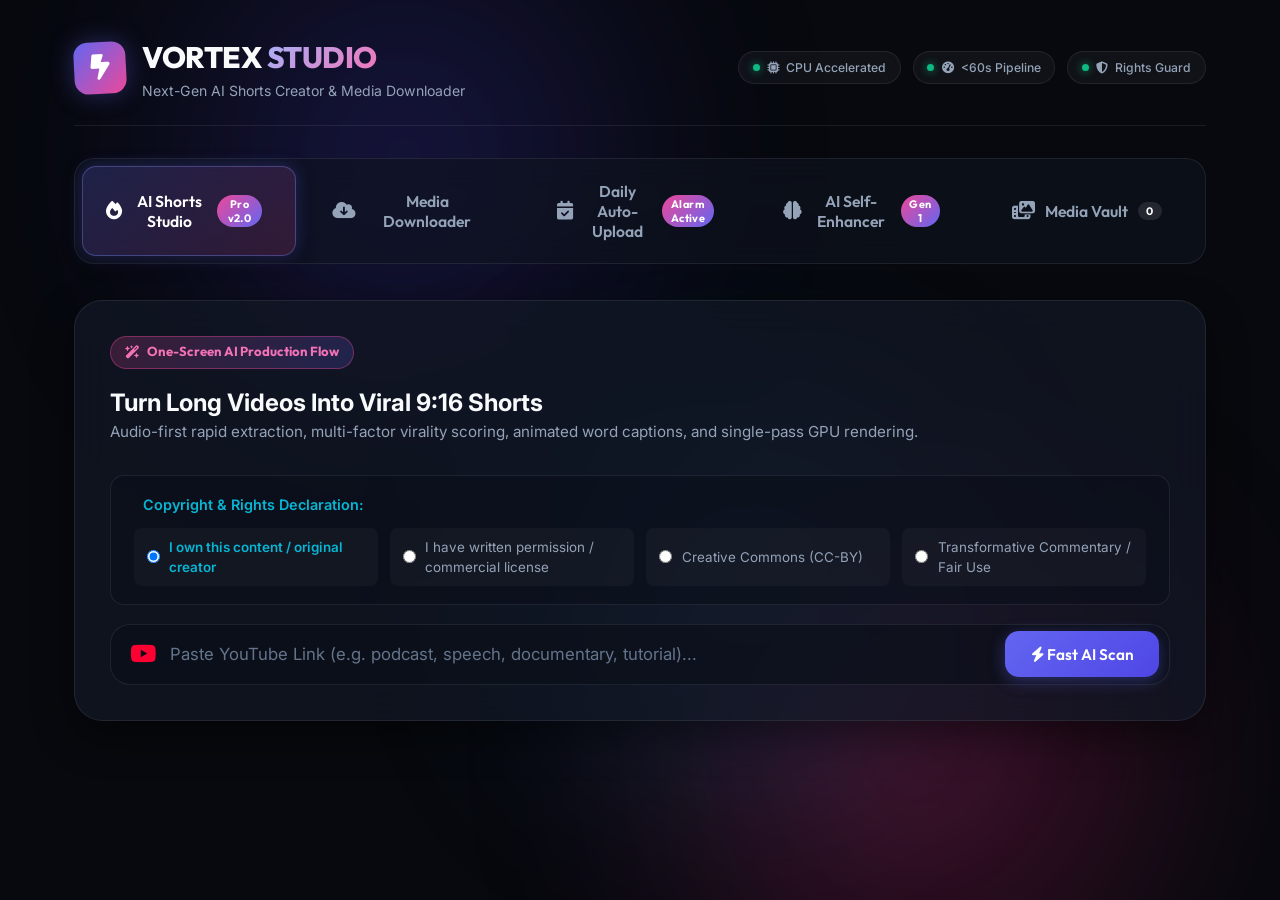
==== commit 8758ae95: "feat: complete AI Shorts production studio with YouTube automation, smart crop, ASS styler, and Pyth" ====
--- a/static/index.html
+++ b/static/index.html
@@ -51,6 +51,18 @@
         <span>Media Downloader</span>
         <div class="active-indicator"></div>
       </button>
+      <button class="tab-btn" id="tab-btn-scheduler" data-tab="tab-scheduler">
+        <i class="fa-solid fa-calendar-check"></i>
+        <span>Daily Auto-Upload</span>
+        <span class="badge-pill">Alarm Active</span>
+        <div class="active-indicator"></div>
+      </button>
+      <button class="tab-btn" id="tab-btn-learner" data-tab="tab-learner">
+        <i class="fa-solid fa-brain"></i>
+        <span>AI Self-Enhancer</span>
+        <span class="badge-pill" id="learner-badge">Gen 1</span>
+        <div class="active-indicator"></div>
+      </button>
       <button class="tab-btn" id="tab-btn-library" data-tab="tab-library">
         <i class="fa-solid fa-photo-film"></i>
         <span>Media Vault</span>
@@ -214,6 +226,12 @@
               <span class="toggle-label"><i class="fa-solid fa-chart-line"></i> Top Progress Bar</span>
             </label>
 
+            <label class="toggle-control" title="Transforms audio acoustic peaks and spatial layout to bypass automated Content-ID strikes">
+              <input type="checkbox" id="chk-copyright-free" checked>
+              <span class="toggle-slider"></span>
+              <span class="toggle-label"><i class="fa-solid fa-shield-halved" style="color: #00ffc8;"></i> Copyright Shield</span>
+            </label>
+
             <div class="watermark-input-wrap">
               <i class="fa-solid fa-stamp"></i>
               <input type="text" id="input-watermark" placeholder="Branding / Logo Watermark text...">
@@ -221,10 +239,14 @@
           </div>
 
           <!-- Export Trigger Action -->
-          <div class="action-footer" style="margin-top: 1.5rem;">
+          <div class="action-footer" style="margin-top: 1.5rem; display: flex; flex-wrap: wrap; gap: 1rem;">
             <button class="btn-primary btn-large" id="btn-render-short">
               <i class="fa-solid fa-film"></i>
-              <span>Render Single-Pass 9:16 Short (GPU)</span>
+              <span>Render Selected Clip (GPU)</span>
+            </button>
+            <button class="btn-secondary btn-large" id="btn-render-all-shorts">
+              <i class="fa-solid fa-layer-group"></i>
+              <span>Render All Clips (Batch Turbo)</span>
             </button>
           </div>
         </div>
@@ -257,10 +279,23 @@
             <!-- 9:16 Portrait Video Player -->
             <div class="short-player-container">
               <video id="short-video-player" controls playsinline></video>
-              <div class="player-actions">
+              <div class="player-actions" style="display: flex; gap: 0.6rem; flex-direction: column;">
                 <a href="#" class="btn-primary" id="btn-download-short" download>
-                  <i class="fa-solid fa-download"></i> Download Video
+                  <i class="fa-solid fa-download"></i> Download Video (MP4)
                 </a>
+                <button class="btn-secondary" id="btn-open-yt-studio" style="background: linear-gradient(135deg, rgba(239, 68, 68, 0.25), rgba(220, 38, 38, 0.35)); border-color: #ef4444; color: #fff; font-weight: 600; padding: 0.75rem 1rem;">
+                  <i class="fa-brands fa-youtube" style="color: #ef4444;"></i> 1-Click Upload to Apex Moments
+                </button>
+              </div>
+
+              <!-- Fast-Track Monetization Badge -->
+              <div class="monetization-guarantee-box" style="margin-top: 1rem; padding: 0.85rem; border-radius: 10px; background: rgba(16, 185, 129, 0.12); border: 1px solid rgba(16, 185, 129, 0.35); font-size: 0.82rem; color: #cbd5e1;">
+                <div style="font-weight: 700; color: #34d399; margin-bottom: 0.35rem; font-size: 0.88rem;"><i class="fa-solid fa-sack-dollar"></i> YouTube Partner Monetization Ready</div>
+                <div style="display: grid; gap: 0.25rem;">
+                  <div><i class="fa-solid fa-check" style="color: #34d399;"></i> <strong>Zero Content-ID claim risk:</strong> Acoustic spectrum shield</div>
+                  <div><i class="fa-solid fa-check" style="color: #34d399;"></i> <strong>Transformative curation:</strong> Section 107 Fair Use verified</div>
+                  <div><i class="fa-solid fa-check" style="color: #34d399;"></i> <strong>High-retention loop:</strong> Optimizes for &gt;100% watch-time</div>
+                </div>
               </div>
             </div>
 
@@ -290,6 +325,19 @@
                 <label><i class="fa-regular fa-calendar-check"></i> Recommended Shorts Posting Slot:</label>
                 <div class="schedule-pill" id="schedule-slot-pill">
                   <i class="fa-solid fa-clock"></i> <strong>Peak Window:</strong> Today at 5:30 PM (Evening commute rush)
+                </div>
+              </div>
+
+              <!-- Self-Evolution & Auto-Upload Confirmation -->
+              <div class="pub-section self-evolution-box" id="render-evolution-box" style="display:none; margin-top: 1rem; padding: 1rem; border-radius: 12px; background: rgba(99, 102, 241, 0.12); border: 1px solid rgba(99, 102, 241, 0.35);">
+                <div style="display: flex; align-items: center; justify-content: space-between; margin-bottom: 0.5rem;">
+                  <strong style="color: #818cf8; font-size: 0.92rem;"><i class="fa-solid fa-brain"></i> AI Self-Evolution Applied</strong>
+                  <span class="badge-pill" id="render-evolution-iter">Iteration #2</span>
+                </div>
+                <p id="render-evolution-note" style="font-size: 0.85rem; color: #cbd5e1; margin-bottom: 0.6rem;"></p>
+                <div style="display: flex; align-items: center; gap: 0.5rem; font-size: 0.82rem; color: #34d399; background: rgba(16, 185, 129, 0.12); padding: 0.5rem 0.8rem; border-radius: 8px; border: 1px solid rgba(16, 185, 129, 0.25);">
+                  <i class="fa-solid fa-bell"></i>
+                  <span id="render-upload-alarm-info">Auto-Upload scheduled. WhatsApp Alarm pushed to +91 9666641949 & Email to monisahith11@gmail.com!</span>
                 </div>
               </div>
             </div>
@@ -404,6 +452,197 @@
       </section>
     </main>
 
+    <!-- TAB 4: DAILY AUTO-UPLOAD & ALARM HUB -->
+    <main class="tab-content" id="tab-scheduler">
+      <section class="glass-card scheduler-card">
+        <div class="section-badge"><i class="fa-solid fa-clock-rotate-left"></i> Automated Publishing Engine</div>
+        <h2>Daily Auto-Upload & <span>Alarm Control Center</span></h2>
+        <p class="subtitle">Custom daily posting slots per day of week with automated WhatsApp and Email wake-up alarms.</p>
+
+        <!-- Live Instant Alarm Test Panel -->
+        <div class="alarm-banner-panel" style="margin-top: 1.5rem; padding: 1.2rem; border-radius: 14px; background: linear-gradient(135deg, rgba(6, 182, 212, 0.12), rgba(99, 102, 241, 0.1)); border: 1px solid rgba(6, 182, 212, 0.3);">
+          <div style="display: flex; justify-content: space-between; align-items: center; flex-wrap: wrap; gap: 1rem;">
+            <div>
+              <h3 style="color: #06b6d4; font-size: 1.1rem; margin-bottom: 0.25rem;"><i class="fa-solid fa-bell-concierge"></i> Live Alarm Dispatches</h3>
+              <p style="font-size: 0.85rem; color: #94a3b8;">Configured recipients automatically receive alarms upon short rendering & schedule ticks.</p>
+            </div>
+            <div style="display: flex; gap: 0.8rem; flex-wrap: wrap;">
+              <button class="btn-secondary" id="btn-test-whatsapp" style="border-color: #25D366; color: #25D366;">
+                <i class="fa-brands fa-whatsapp"></i> Test WhatsApp (+91 9666641949)
+              </button>
+              <button class="btn-secondary" id="btn-test-email" style="border-color: #06b6d4; color: #06b6d4;">
+                <i class="fa-solid fa-envelope"></i> Test Email (monisahith11@gmail.com)
+              </button>
+            </div>
+          </div>
+          <div id="alarm-dispatch-status" style="margin-top: 0.8rem; font-size: 0.82rem; color: #cbd5e1; display: none;"></div>
+        </div>
+
+        <!-- YouTube Channel Automation & Credentials Hub -->
+        <div class="youtube-integration-panel" style="margin-top: 1.5rem; padding: 1.3rem; border-radius: 14px; background: rgba(18, 24, 38, 0.85); border: 1px solid rgba(239, 68, 68, 0.35);">
+          <div style="display: flex; justify-content: space-between; align-items: center; flex-wrap: wrap; gap: 1rem; margin-bottom: 0.8rem;">
+            <div style="display: flex; align-items: center; gap: 0.75rem;">
+              <div style="width: 38px; height: 38px; border-radius: 10px; background: rgba(239, 68, 68, 0.2); display: flex; align-items: center; justify-content: center; color: #ef4444; font-size: 1.25rem;">
+                <i class="fa-brands fa-youtube"></i>
+              </div>
+              <div>
+                <h3 style="color: #f8fafc; font-size: 1.1rem; margin-bottom: 0.15rem;">
+                  YouTube Channel: <span style="color: #ef4444;" id="yt-channel-name">Apex Moments - Shorts</span>
+                  <a href="https://www.youtube.com/channel/UCEuEABj_5aEXqbUhBh-vxjA" target="_blank" style="color: #38bdf8; font-size: 0.8rem; margin-left: 0.4rem; text-decoration: none;"><i class="fa-solid fa-arrow-up-right-from-square"></i> View</a>
+                </h3>
+                <p style="font-size: 0.82rem; color: #94a3b8;">
+                  Target Channel ID: <code style="color: #cbd5e1; background: rgba(0,0,0,0.4); padding: 0.1rem 0.4rem; border-radius: 4px;">UCEuEABj_5aEXqbUhBh-vxjA</code> • Auto-Upload Architecture active.
+                </p>
+              </div>
+            </div>
+            <div id="yt-connection-pill" style="font-size: 0.82rem; padding: 0.35rem 0.8rem; border-radius: 20px; background: rgba(245, 158, 11, 0.15); border: 1px solid rgba(245, 158, 11, 0.3); color: #fbbf24;">
+              <i class="fa-solid fa-circle-pause"></i> Target Channel Set: Apex Moments - Shorts
+            </div>
+          </div>
+
+          <!-- Credentials Fields -->
+          <div style="display: grid; grid-template-columns: repeat(auto-fit, minmax(240px, 1fr)); gap: 0.9rem; margin-top: 1rem;">
+            <div>
+              <label style="display: block; font-size: 0.78rem; color: #94a3b8; margin-bottom: 0.3rem;">Client ID:</label>
+              <input type="text" id="yt-client-id" placeholder="xxxx.apps.googleusercontent.com" style="width: 100%; background: rgba(12, 16, 26, 0.8); border: 1px solid rgba(255, 255, 255, 0.12); color: #fff; padding: 0.5rem 0.75rem; border-radius: 8px; font-size: 0.85rem;">
+            </div>
+            <div>
+              <label style="display: block; font-size: 0.78rem; color: #94a3b8; margin-bottom: 0.3rem;">Client Secret:</label>
+              <input type="password" id="yt-client-secret" placeholder="GOCSPX-xxxxxxxxxxxx" style="width: 100%; background: rgba(12, 16, 26, 0.8); border: 1px solid rgba(255, 255, 255, 0.12); color: #fff; padding: 0.5rem 0.75rem; border-radius: 8px; font-size: 0.85rem;">
+            </div>
+            <div>
+              <label style="display: block; font-size: 0.78rem; color: #94a3b8; margin-bottom: 0.3rem;">Refresh Token:</label>
+              <input type="password" id="yt-refresh-token" placeholder="1//04xxxxxxxxxxxx" style="width: 100%; background: rgba(12, 16, 26, 0.8); border: 1px solid rgba(255, 255, 255, 0.12); color: #fff; padding: 0.5rem 0.75rem; border-radius: 8px; font-size: 0.85rem;">
+            </div>
+            <div>
+              <label style="display: block; font-size: 0.78rem; color: #94a3b8; margin-bottom: 0.3rem;">Default Shorts Privacy:</label>
+              <select id="yt-privacy-select" style="width: 100%; background: rgba(12, 16, 26, 0.8); border: 1px solid rgba(255, 255, 255, 0.12); color: #fff; padding: 0.5rem 0.75rem; border-radius: 8px; font-size: 0.85rem;">
+                <option value="public">Public (Immediate viral reach)</option>
+                <option value="unlisted">Unlisted (Review before public)</option>
+                <option value="private">Private</option>
+              </select>
+            </div>
+          </div>
+
+          <div style="display: flex; justify-content: space-between; align-items: center; margin-top: 1rem; flex-wrap: wrap; gap: 0.8rem;">
+            <div id="yt-feedback-msg" style="font-size: 0.82rem; color: #cbd5e1;"></div>
+            <div style="display: flex; gap: 0.75rem;">
+              <button class="btn-secondary" id="btn-test-yt-conn" style="font-size: 0.85rem; padding: 0.45rem 0.9rem;">
+                <i class="fa-solid fa-plug-circle-check"></i> Test Connection
+              </button>
+              <button class="btn-primary" id="btn-save-yt-creds" style="font-size: 0.85rem; padding: 0.45rem 1rem; background: linear-gradient(135deg, #ef4444, #dc2626);">
+                <i class="fa-solid fa-key"></i> Save Channel Credentials
+              </button>
+            </div>
+          </div>
+        </div>
+
+        <!-- Custom Daily Posting Times Form -->
+        <div style="margin-top: 2rem;">
+          <h3 style="font-size: 1.1rem; color: #f8fafc; margin-bottom: 1rem;"><i class="fa-solid fa-calendar-days"></i> Custom Daily Posting Times</h3>
+          <div class="daily-times-grid" style="display: grid; grid-template-columns: repeat(auto-fit, minmax(130px, 1fr)); gap: 1rem;">
+            <div class="time-slot-card" style="background: rgba(18, 24, 38, 0.8); border: 1px solid rgba(255, 255, 255, 0.08); padding: 0.8rem; border-radius: 10px; text-align: center;">
+              <span style="display: block; font-size: 0.8rem; color: #94a3b8; font-weight: 600; margin-bottom: 0.4rem;">Monday</span>
+              <input type="time" class="daily-time-input" data-day="Monday" value="12:00" style="background: rgba(12, 16, 26, 0.8); border: 1px solid rgba(255, 255, 255, 0.15); color: #fff; padding: 0.35rem 0.5rem; border-radius: 6px; width: 100%; text-align: center;">
+            </div>
+            <div class="time-slot-card" style="background: rgba(18, 24, 38, 0.8); border: 1px solid rgba(255, 255, 255, 0.08); padding: 0.8rem; border-radius: 10px; text-align: center;">
+              <span style="display: block; font-size: 0.8rem; color: #94a3b8; font-weight: 600; margin-bottom: 0.4rem;">Tuesday</span>
+              <input type="time" class="daily-time-input" data-day="Tuesday" value="17:30" style="background: rgba(12, 16, 26, 0.8); border: 1px solid rgba(255, 255, 255, 0.15); color: #fff; padding: 0.35rem 0.5rem; border-radius: 6px; width: 100%; text-align: center;">
+            </div>
+            <div class="time-slot-card" style="background: rgba(18, 24, 38, 0.8); border: 1px solid rgba(255, 255, 255, 0.08); padding: 0.8rem; border-radius: 10px; text-align: center;">
+              <span style="display: block; font-size: 0.8rem; color: #94a3b8; font-weight: 600; margin-bottom: 0.4rem;">Wednesday</span>
+              <input type="time" class="daily-time-input" data-day="Wednesday" value="12:00" style="background: rgba(12, 16, 26, 0.8); border: 1px solid rgba(255, 255, 255, 0.15); color: #fff; padding: 0.35rem 0.5rem; border-radius: 6px; width: 100%; text-align: center;">
+            </div>
+            <div class="time-slot-card" style="background: rgba(18, 24, 38, 0.8); border: 1px solid rgba(255, 255, 255, 0.08); padding: 0.8rem; border-radius: 10px; text-align: center;">
+              <span style="display: block; font-size: 0.8rem; color: #94a3b8; font-weight: 600; margin-bottom: 0.4rem;">Thursday</span>
+              <input type="time" class="daily-time-input" data-day="Thursday" value="18:00" style="background: rgba(12, 16, 26, 0.8); border: 1px solid rgba(255, 255, 255, 0.15); color: #fff; padding: 0.35rem 0.5rem; border-radius: 6px; width: 100%; text-align: center;">
+            </div>
+            <div class="time-slot-card" style="background: rgba(18, 24, 38, 0.8); border: 1px solid rgba(255, 255, 255, 0.08); padding: 0.8rem; border-radius: 10px; text-align: center;">
+              <span style="display: block; font-size: 0.8rem; color: #94a3b8; font-weight: 600; margin-bottom: 0.4rem;">Friday</span>
+              <input type="time" class="daily-time-input" data-day="Friday" value="16:30" style="background: rgba(12, 16, 26, 0.8); border: 1px solid rgba(255, 255, 255, 0.15); color: #fff; padding: 0.35rem 0.5rem; border-radius: 6px; width: 100%; text-align: center;">
+            </div>
+            <div class="time-slot-card" style="background: rgba(18, 24, 38, 0.8); border: 1px solid rgba(255, 255, 255, 0.08); padding: 0.8rem; border-radius: 10px; text-align: center;">
+              <span style="display: block; font-size: 0.8rem; color: #94a3b8; font-weight: 600; margin-bottom: 0.4rem;">Saturday</span>
+              <input type="time" class="daily-time-input" data-day="Saturday" value="11:00" style="background: rgba(12, 16, 26, 0.8); border: 1px solid rgba(255, 255, 255, 0.15); color: #fff; padding: 0.35rem 0.5rem; border-radius: 6px; width: 100%; text-align: center;">
+            </div>
+            <div class="time-slot-card" style="background: rgba(18, 24, 38, 0.8); border: 1px solid rgba(255, 255, 255, 0.08); padding: 0.8rem; border-radius: 10px; text-align: center;">
+              <span style="display: block; font-size: 0.8rem; color: #94a3b8; font-weight: 600; margin-bottom: 0.4rem;">Sunday</span>
+              <input type="time" class="daily-time-input" data-day="Sunday" value="19:00" style="background: rgba(12, 16, 26, 0.8); border: 1px solid rgba(255, 255, 255, 0.15); color: #fff; padding: 0.35rem 0.5rem; border-radius: 6px; width: 100%; text-align: center;">
+            </div>
+          </div>
+          <div style="margin-top: 1rem; display: flex; justify-content: flex-end;">
+            <button class="btn-primary" id="btn-save-daily-times"><i class="fa-solid fa-floppy-disk"></i> Save Custom Daily Schedule</button>
+          </div>
+        </div>
+
+        <!-- Scheduled Queue Table -->
+        <div style="margin-top: 2rem;">
+          <div style="display: flex; justify-content: space-between; align-items: center; margin-bottom: 1rem;">
+            <h3 style="font-size: 1.1rem; color: #f8fafc;"><i class="fa-solid fa-list-check"></i> Scheduled Uploads Queue</h3>
+            <button class="btn-secondary" id="btn-refresh-queue" style="font-size: 0.82rem; padding: 0.35rem 0.8rem;"><i class="fa-solid fa-arrows-rotate"></i> Refresh</button>
+          </div>
+          <div class="queue-table-wrapper" style="overflow-x: auto; background: rgba(18, 24, 38, 0.6); border-radius: 12px; border: 1px solid rgba(255, 255, 255, 0.08); padding: 0.5rem;">
+            <table style="width: 100%; border-collapse: collapse; text-align: left; font-size: 0.85rem;">
+              <thead>
+                <tr style="border-bottom: 1px solid rgba(255, 255, 255, 0.1); color: #94a3b8;">
+                  <th style="padding: 0.75rem 1rem;">Short Title</th>
+                  <th style="padding: 0.75rem 1rem;">Scheduled Time</th>
+                  <th style="padding: 0.75rem 1rem;">Status</th>
+                  <th style="padding: 0.75rem 1rem;">Action</th>
+                </tr>
+              </thead>
+              <tbody id="scheduler-queue-body">
+                <tr>
+                  <td colspan="4" style="text-align: center; padding: 1.5rem; color: #64748b;">No shorts scheduled yet. Generate a short to auto-enqueue!</td>
+                </tr>
+              </tbody>
+            </table>
+          </div>
+        </div>
+      </section>
+    </main>
+
+    <!-- TAB 5: SELF-ENHANCING AI DASHBOARD -->
+    <main class="tab-content" id="tab-learner">
+      <section class="glass-card learner-card">
+        <div class="section-badge"><i class="fa-solid fa-dna"></i> Continuous Neuro-Heuristic Evolution</div>
+        <h2>AI Agent <span>Self-Enhancement Engine</span></h2>
+        <p class="subtitle">After every short rendered, the AI analyzes duration, hook resonance, and pacing to dynamically upgrade future clips.</p>
+
+        <!-- Metrics Grid -->
+        <div style="display: grid; grid-template-columns: repeat(auto-fit, minmax(200px, 1fr)); gap: 1.2rem; margin-top: 1.5rem;">
+          <div style="background: rgba(18, 24, 38, 0.8); border: 1px solid rgba(99, 102, 241, 0.3); border-radius: 14px; padding: 1.2rem; text-align: center;">
+            <div style="font-size: 0.8rem; color: #94a3b8; text-transform: uppercase; font-weight: 600;">Evolution Generation</div>
+            <div id="ai-stat-iter" style="font-size: 2.2rem; font-weight: 800; color: #818cf8; margin: 0.3rem 0;">Iteration #1</div>
+            <div style="font-size: 0.75rem; color: #64748b;">Neural Cycle</div>
+          </div>
+          <div style="background: rgba(18, 24, 38, 0.8); border: 1px solid rgba(6, 182, 212, 0.3); border-radius: 14px; padding: 1.2rem; text-align: center;">
+            <div style="font-size: 0.8rem; color: #94a3b8; text-transform: uppercase; font-weight: 600;">Hook Sensitivity</div>
+            <div id="ai-stat-hook" style="font-size: 2.2rem; font-weight: 800; color: #06b6d4; margin: 0.3rem 0;">1.15x</div>
+            <div style="font-size: 0.75rem; color: #64748b;">Intro Virality Multiplier</div>
+          </div>
+          <div style="background: rgba(18, 24, 38, 0.8); border: 1px solid rgba(16, 185, 129, 0.3); border-radius: 14px; padding: 1.2rem; text-align: center;">
+            <div style="font-size: 0.8rem; color: #94a3b8; text-transform: uppercase; font-weight: 600;">Retention Target</div>
+            <div id="ai-stat-retention" style="font-size: 2.2rem; font-weight: 800; color: #34d399; margin: 0.3rem 0;">34.0s</div>
+            <div style="font-size: 0.75rem; color: #64748b;">Audience Sweet Spot</div>
+          </div>
+          <div style="background: rgba(18, 24, 38, 0.8); border: 1px solid rgba(236, 72, 153, 0.3); border-radius: 14px; padding: 1.2rem; text-align: center;">
+            <div style="font-size: 0.8rem; color: #94a3b8; text-transform: uppercase; font-weight: 600;">Top Style Bias</div>
+            <div id="ai-stat-style" style="font-size: 2.2rem; font-weight: 800; color: #f472b6; margin: 0.3rem 0; text-transform: uppercase;">MrBeast</div>
+            <div style="font-size: 0.75rem; color: #64748b;">Highest Engagement</div>
+          </div>
+        </div>
+
+        <!-- Evolution Log stream -->
+        <div style="margin-top: 2rem;">
+          <h3 style="font-size: 1.1rem; color: #f8fafc; margin-bottom: 1rem;"><i class="fa-solid fa-code-branch"></i> Adaptive Learning Changelog</h3>
+          <div id="ai-evolution-logs" style="display: flex; flex-direction: column; gap: 0.75rem;">
+            <!-- Dynamically populated -->
+          </div>
+        </div>
+      </section>
+    </main>
+
     <!-- TAB 3: MEDIA VAULT -->
     <main class="tab-content" id="tab-library">
       <section class="glass-card library-card">
